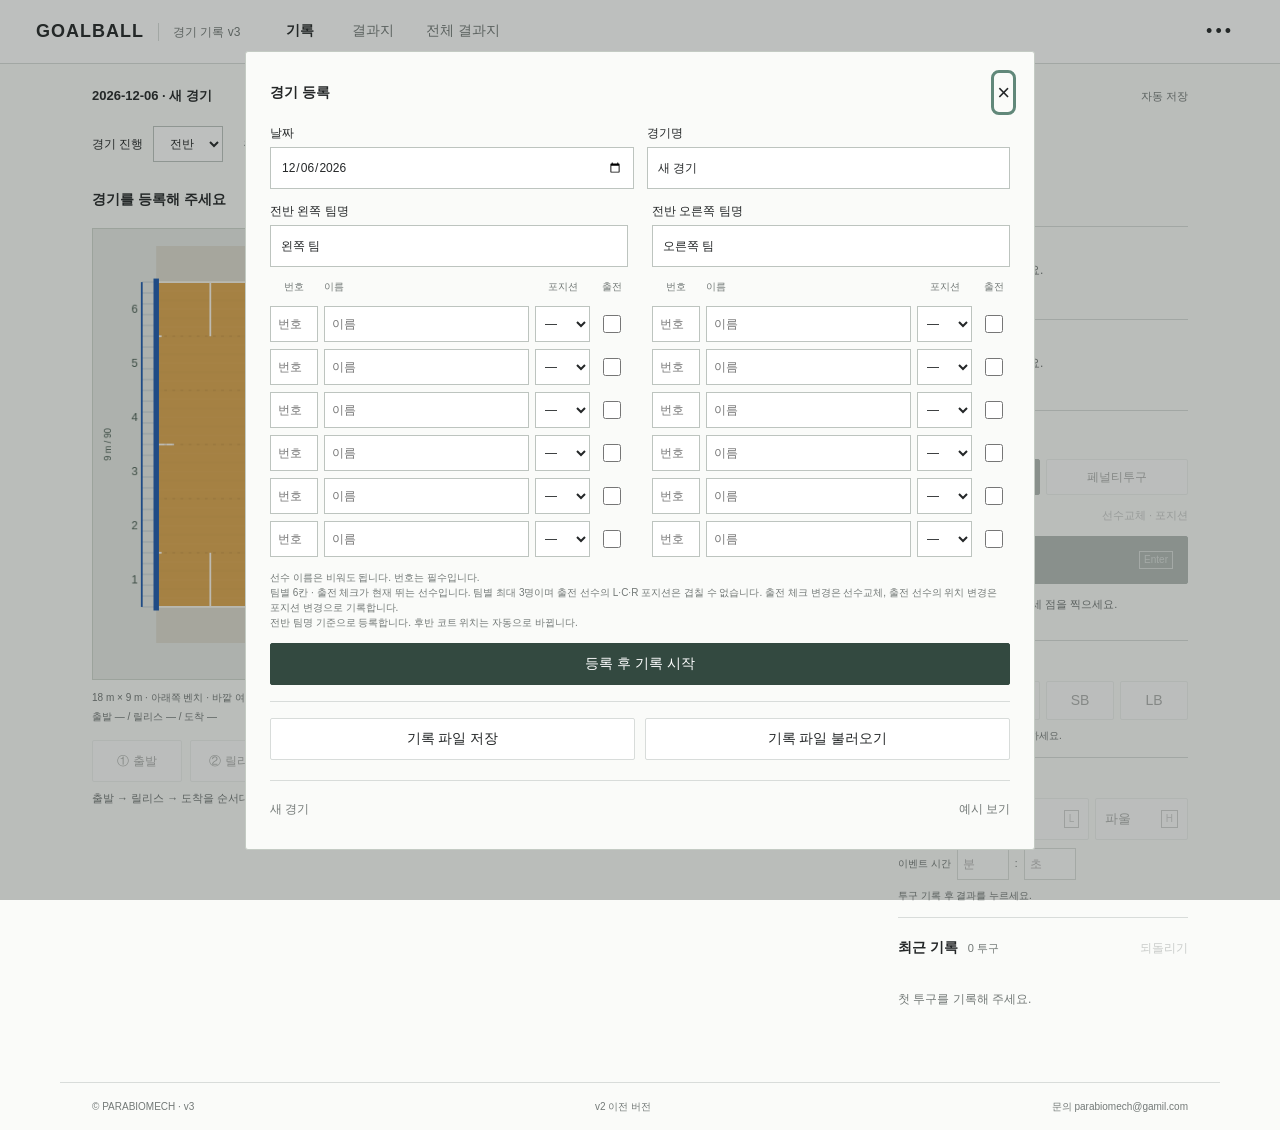
==== index.html @ c7f5ee04 "Release v3 live recording and integrated match analysis" ====
<!doctype html>
<html lang="ko"><head><meta charset="utf-8"><meta name="viewport" content="width=device-width,initial-scale=1"><title>골볼 경기 기록 v3</title><link rel="stylesheet" href="styles.css?v=3-release-1"><script defer src="app.js?v=3-release-1"></script></head>
<body>
<header><a href="./" class="wordmark">GOALBALL<span>경기 기록 v3</span></a><nav aria-label="화면"><button id="recordTab" aria-pressed="true" class="selected">기록</button><button id="reportTab" aria-pressed="false">결과지</button><button id="allReportTab" aria-pressed="false">전체 결과지</button></nav><button id="menuButton" class="menu-button" aria-label="경기 및 파일 메뉴">•••</button></header>
<main>
  <div class="match-line"><span id="matchTitle">우리팀 — 상대팀</span><span id="storageStatus" role="status">자동 저장</span></div>
  <div id="recordPeriod" class="period-bar"><label>경기 진행 <select id="halfSelect"><option value="first">전반</option><option value="second">후반</option></select></label><span id="sideLabel"></span></div>
  <section id="recordView" class="record-view">
    <div class="court-section"><div class="court-heading"><h1 id="clickHint">경기를 등록해 주세요</h1><button id="clearPoints" class="text-button" disabled>다시 찍기</button></div><div class="court-stage"><canvas id="court" width="860" height="500" tabindex="0" role="img" aria-label="가로 180 세로 90 골볼 코트. 아래는 벤치, 왼쪽 아래부터 1~6, 오른쪽 위부터 1~6입니다. 모든 단계에서 바깥 좌표를 클릭할 수 있습니다. 출발, 릴리스, 도착을 차례로 클릭합니다."></canvas></div><div class="court-foot"><span>18 m × 9 m · 아래쪽 벤치 · 바깥 여백 1 m · 아웃 0 / 8구역</span><span id="coordinateLabel">출발 — / 릴리스 — / 도착 —</span></div><div id="pointEditor" class="point-editor"><div class="point-buttons"><button data-point="start">① 출발</button><button data-point="release">② 릴리스</button><button data-point="target">③ 도착</button></div><p id="pointEditHint">새 투구는 세 점을 순서대로 찍으세요. 수정할 점을 선택하면 그 점만 바뀝니다.</p></div><div id="outChoices" class="out-choices" hidden><button data-out="right">오른쪽 아웃</button><button data-out="left">왼쪽 아웃</button></div></div>
    <aside class="record-controls"><section class="player-section"><h2>출전 선수</h2><div id="players"></div></section><section class="event-section"><h2>기록 이벤트</h2><div class="throw-types"><button data-throw="normal" aria-pressed="true" class="selected">일반투구</button><button data-throw="penalty" aria-pressed="false">페널티투구</button><button id="substitutionButton">선수교체 · 포지션</button></div><button id="saveThrow" class="dark-button save-throw" disabled>투구 기록 <kbd>Enter</kbd></button><p id="draftStatus">선수를 고르고 코트에 세 점을 찍으세요.</p></section><section class="technique-section"><h2>투구 기술유형</h2><div class="technique-buttons"><button data-technique="F" aria-pressed="false" disabled>F</button><button data-technique="C" aria-pressed="false" disabled>C</button><button data-technique="SB" aria-pressed="false" disabled>SB</button><button data-technique="LB" aria-pressed="false" disabled>LB</button></div><p id="techniqueStatus">투구 기록 후 기술유형을 선택하세요.</p></section><section class="result-section"><h2>투구 후 이벤트</h2><div class="result-buttons"><button data-result="goal" disabled>골 <kbd>G</kbd></button><button data-result="foulL" disabled>파울 <kbd>L</kbd></button><button data-result="foulH" disabled>파울 <kbd>H</kbd></button></div><div class="manual-time"><span>이벤트 시간</span><input id="resultTimeMinute" type="number" min="0" max="999" inputmode="numeric" placeholder="분" aria-label="투구 후 결과 이벤트 시간 분" disabled><span>:</span><input id="resultTimeSecond" type="number" min="0" max="59" inputmode="numeric" placeholder="초" aria-label="투구 후 결과 이벤트 시간 초" disabled></div><p id="resultStatus">투구 기록 후 결과를 누르세요.</p></section><section class="recent-section"><div class="section-heading"><h2>최근 기록 <span id="totalRecords">0</span></h2><button id="undoButton" class="text-button" disabled>되돌리기</button></div><div id="recentRecords" tabindex="0" role="region" aria-label="전체 경기 기록, 최신순"></div><button id="cancelEdit" class="text-button" hidden>수정 취소</button></section></aside>
  </section>
  <section id="reportView" hidden>
    <div id="libraryPanel" class="library-panel" hidden><div class="library-heading"><h1>여러 경기 분석</h1><div><button id="loadGames">파일 선택</button><button id="loadFolder">폴더 선택</button><button id="addCurrent">현재 경기 추가</button></div></div><p>JSON 기록 파일을 불러오세요. 같은 경기의 저장본은 최근 저장본으로 합칩니다. 기록 중인 경기는 바뀌지 않습니다.</p><div id="libraryStatus" role="status"></div><div class="library-selectors"><div id="gameChoices" class="game-choices"></div><div id="libraryTeamChoice"></div></div><div id="librarySummary"></div><input id="gamesFile" type="file" accept=".json,application/json" multiple hidden><input id="gamesFolder" type="file" webkitdirectory multiple hidden></div>
    <div id="reportFilters" class="report-filters" aria-label="결과지 요인 복수 선택"></div>
    <div id="matchOverview" class="match-overview"></div>
    <div id="usageSummary" class="usage-summary"></div><div id="aggregateFigure" class="aggregate-figure" hidden></div><div id="teamFigures" class="team-figures"></div><div id="reportFigures" class="report-figures"></div><div id="reportEmpty" class="empty-report" hidden>해당 조건의 투구가 없습니다.</div><div class="heat-legend"><span>빈도 낮음</span><span class="heat-scale"></span><span>높음</span></div><p class="figure-note">선택한 경기 구간의 투구를 각 팀이 왼쪽에서 오른쪽으로 공격하도록 정리합니다. 각 골대 오른쪽을 1구역으로 맞춥니다. v3 아웃은 실제 클릭 좌표입니다. 이전 방향 아웃은 좌표 미기록으로 구분합니다.<br>출발 · 릴리스 · 도착과 아웃 좌표의 가우시안 빈도와 연결선 · 공통 색상 기준 · 회색 점선: 출발→릴리스 / 검은 실선: 릴리스→도착.<br>구역 빈도는 도착 기준이며 횟수와 비율(%)을 표시합니다. 현재 결과지의 팀 전체 합은 선수 필터만 제외합니다. 전체 결과지의 통합 합계와 선수별 그래프는 모든 선택 조건을 적용합니다.</p><details class="substitution-history"><summary>선수교체 · 포지션 변경 기록 <span id="substitutionCount">0</span></summary><div id="substitutionList"></div></details>
  </section>
</main>
<footer>© PARABIOMECH · v3 <a href="v2/">v2 이전 버전</a> <a href="mailto:parabiomech@gamil.com">문의 parabiomech@gamil.com</a></footer>
<dialog id="menuDialog"><div class="dialog-heading"><h2 id="registrationTitle">경기 등록</h2><button id="closeMenu" aria-label="닫기">×</button></div><form id="settingsForm"><div class="settings-columns"><label>날짜<input id="matchDate" type="date" required></label><label>경기명<input id="matchName" maxlength="80" required></label></div><div class="roster-columns"><section><label><span id="teamALabel">전반 왼쪽 팀명</span><input id="teamA" maxlength="40" required></label><div class="roster-head"><span>번호</span><span>이름</span><span>포지션</span><span>출전</span></div><div id="rosterA" class="roster-fields"></div></section><section><label><span id="teamBLabel">전반 오른쪽 팀명</span><input id="teamB" maxlength="40" required></label><div class="roster-head"><span>번호</span><span>이름</span><span>포지션</span><span>출전</span></div><div id="rosterB" class="roster-fields"></div></section></div><div id="changeTimeFields" class="change-time" hidden><span>변경 이벤트 시간 (선택)</span><div class="manual-time"><input id="changeTimeMinute" type="number" min="0" max="999" inputmode="numeric" placeholder="분" aria-label="변경 이벤트 시간 분"><span>분</span><input id="changeTimeSecond" type="number" min="0" max="59" inputmode="numeric" placeholder="초" aria-label="변경 이벤트 시간 초"><span>초</span></div></div><small>선수 이름은 비워도 됩니다. 번호는 필수입니다.<br>팀별 6칸 · 출전 체크가 현재 뛰는 선수입니다. 팀별 최대 3명이며 출전 선수의 L·C·R 포지션은 겹칠 수 없습니다. 출전 체크 변경은 선수교체, 출전 선수의 위치 변경은 포지션 변경으로 기록합니다.<br>전반 팀명 기준으로 등록합니다. 후반 코트 위치는 자동으로 바뀝니다.</small><button type="submit" id="registerButton" class="dark-button">등록 후 기록 시작</button></form><div class="file-actions"><button id="exportButton">기록 파일 저장</button><button id="importButton">기록 파일 불러오기</button></div><p id="downloadName" class="download-name" role="status"></p><div class="menu-bottom"><button id="newButton" class="text-button">새 경기</button><button id="demoButton" class="text-button">예시 보기</button></div></dialog>
<dialog id="replaceDialog"><h2>현재 기록을 교체할까요?</h2><p>필요한 기록은 먼저 파일로 저장해 주세요.</p><div class="dialog-actions"><button id="replaceCancel">취소</button><button id="replaceYes" class="dark-button">교체</button></div></dialog>
<input id="importFile" type="file" accept=".json,application/json" hidden><div id="notice" role="status" aria-live="polite" hidden></div>
</body></html>
---- styles.css ----
:root{--ink:#242728;--muted:#737977;--line:#d8dcda;--paper:#fafbf9;--green:#334940}*{box-sizing:border-box}body{margin:0;color:var(--ink);background:var(--paper);font:14px/1.5 "Malgun Gothic","Segoe UI",sans-serif}button,input,select{font:inherit;color:inherit}button{cursor:pointer;border:1px solid var(--line);background:white;border-radius:2px;min-height:42px;padding:8px 14px}button:hover{background:#f0f2ef}button:disabled{opacity:.35;cursor:default}button:focus-visible,input:focus-visible,select:focus-visible,canvas:focus-visible{outline:3px solid #61887a;outline-offset:3px}input,select{border:1px solid #bdc4bf;background:white;border-radius:0;padding:8px 10px;min-height:42px}h1,h2,p{margin:0}h1,h2{font-size:14px;font-weight:600}header{height:64px;border-bottom:1px solid var(--line);display:flex;align-items:center;gap:36px;padding:0 36px;background:white}.wordmark{font-size:18px;font-weight:750;letter-spacing:1px;text-decoration:none;color:var(--ink);display:flex;align-items:center;gap:14px}.wordmark span{font-size:12px;letter-spacing:0;font-weight:400;color:var(--muted);padding-left:14px;border-left:1px solid var(--line)}nav{display:flex;align-self:stretch;gap:24px}nav button{background:none;border:0;border-bottom:2px solid transparent;border-radius:0;padding:0 4px;min-width:48px;color:var(--muted)}nav .selected{color:var(--ink);border-bottom-color:var(--ink);font-weight:700}.menu-button{margin-left:auto;border:0;letter-spacing:3px;font-size:18px;padding:4px 10px}main{max-width:1160px;margin:auto;padding:22px 32px}.match-line{display:flex;justify-content:space-between;align-items:center;gap:15px;margin-bottom:20px;font-size:13px}#matchTitle{font-weight:600}#storageStatus{font-size:11px;color:var(--muted)}.record-view{display:grid;grid-template-columns:minmax(0,1fr) 290px;gap:48px}.court-heading{display:flex;align-items:center;justify-content:space-between;gap:10px;min-height:40px;margin-bottom:8px}.text-button{border:0;background:none;padding:4px 0;font-size:12px;color:var(--muted);min-height:32px}.text-button:hover{background:none;color:var(--ink);text-decoration:underline}.court-stage{height:clamp(420px,calc(100dvh - 220px),660px);background:#e8ebe6;display:flex;align-items:center;justify-content:center;border:1px solid #d0d6ce;overflow:hidden}#court{height:100%;max-width:100%;width:auto;display:block;cursor:crosshair;touch-action:manipulation}.court-foot{display:flex;justify-content:space-between;gap:12px;padding-top:10px;font-size:10px;color:var(--muted)}.record-controls{padding-top:6px}section h2{margin-bottom:12px}.team-row{margin-bottom:12px}.team-row-label{display:flex;align-items:center;gap:8px;color:var(--muted);font-size:11px;margin:0 0 6px}.team-row-label:after{content:"";height:1px;background:var(--line);flex:1}.player-row{display:grid;grid-template-columns:repeat(3,1fr);gap:7px}.player-button{font-size:24px;height:60px;line-height:1;padding:8px}.player-button.selected{color:white;background:var(--green);border-color:var(--green)}.event-section{margin-top:27px;padding-top:20px;border-top:1px solid var(--line)}.event-buttons{display:grid;grid-template-columns:1fr 1fr;gap:8px}.event-buttons button{font-size:21px;height:62px;text-align:left;display:flex;align-items:center;justify-content:space-between;padding:10px 17px}.event-buttons .save-normal{grid-column:1/-1;background:var(--green);border-color:var(--green);color:white;font-size:20px}.event-buttons button:not(.save-normal){background:#fff}kbd{font-size:10px;font-family:inherit;opacity:.55;border:1px solid currentColor;padding:2px 4px;line-height:1.2}.event-section p{font-size:11px;color:var(--muted);margin-top:12px;min-height:30px}.recent-section{margin-top:23px;border-top:1px solid var(--line);padding-top:14px}.section-heading{display:flex;align-items:center;justify-content:space-between;margin-bottom:6px}.section-heading h2{margin:0}.section-heading h2 span{color:var(--muted);font-size:11px;font-weight:400;margin-left:6px}.recent-record{width:100%;display:flex;justify-content:space-between;align-items:center;text-align:left;padding:10px 0;background:none;border:0;border-bottom:1px solid #e7eae5;border-radius:0;gap:10px;font-size:12px;min-height:41px}.recent-record small{font-size:10px;color:var(--muted)}.recent-empty{padding:20px 0;color:var(--muted);font-size:12px}.report-filters{display:grid;grid-template-columns:repeat(4,1fr);gap:12px;padding-bottom:22px;border-bottom:1px solid var(--line);margin-bottom:24px}.report-filters label{display:flex;align-items:center;gap:10px;font-size:12px;white-space:nowrap}.report-filters select{width:100%;min-width:0;height:42px;background:white}.report-figures{display:grid;grid-template-columns:repeat(3,minmax(0,1fr));gap:24px 22px}.report-figure{margin:0}.report-figure figcaption{border:1px solid #454a47;text-align:center;padding:4px;font-size:11px;background:white;margin-bottom:8px}.report-figure canvas{width:100%;height:auto;display:block}.figure-summary{font-size:10px;text-align:center;margin-top:6px;color:#4e5651}.heat-legend{display:flex;align-items:center;justify-content:center;gap:9px;font-size:10px;margin:25px 0 10px;color:#5f6761}.heat-scale{width:160px;height:12px;background:linear-gradient(90deg,#3287b1,#78c4b9,#d9ec94,#ffe276,#e95c44)}.figure-note{font-size:10px;text-align:center;color:var(--muted);line-height:1.8}.empty-report{padding:100px 20px;text-align:center;color:var(--muted)}dialog{border:1px solid #c4cbc4;border-radius:3px;padding:24px;width:min(480px,calc(100% - 30px));color:var(--ink);background:var(--paper)}dialog::backdrop{background:#252b284d}.dialog-heading{display:flex;align-items:center;justify-content:space-between;margin-bottom:15px}.dialog-heading button{border:0;background:none;font-size:22px;padding:0;min-height:30px}.file-actions{display:grid;grid-template-columns:1fr 1fr;gap:10px;padding-bottom:20px;border-bottom:1px solid var(--line);margin-bottom:20px}form label{display:flex;flex-direction:column;font-size:12px;gap:5px}#settingsForm{display:grid;gap:13px}.settings-columns{display:grid;grid-template-columns:1fr 1fr;gap:13px}.settings-columns input{width:100%}form small{font-size:10px;color:var(--muted)}.dark-button{background:var(--green);color:white;border-color:var(--green)}.dark-button:hover{background:#243b30}.menu-bottom{display:flex;justify-content:space-between;border-top:1px solid var(--line);margin-top:20px;padding-top:12px}.dialog-actions{display:flex;justify-content:flex-end;gap:10px;margin-top:20px}#replaceDialog p{font-size:12px;margin-top:12px;color:var(--muted)}#notice{position:fixed;bottom:20px;left:50%;transform:translateX(-50%);background:#293d32;color:white;padding:11px 18px;font-size:12px;max-width:90%;z-index:5}[hidden]{display:none!important}@media(min-width:1600px){main{max-width:1250px}.record-view{gap:80px}}@media(max-width:850px){header{padding:0 20px;gap:20px}main{padding:18px 20px}.record-view{grid-template-columns:minmax(0,1fr) 245px;gap:22px}.court-heading h1{font-size:12px}.court-foot{flex-direction:column;gap:2px}.report-figures{grid-template-columns:repeat(2,minmax(0,1fr))}.report-filters{gap:8px}.report-filters label{display:block}.report-filters select{margin-top:5px;font-size:12px}.player-button{font-size:21px}.event-buttons button{padding:10px 12px}}@media(max-width:560px){header{height:58px;padding:0 14px;gap:20px}.wordmark{font-size:14px}.wordmark span{display:none}nav{gap:15px}main{padding:16px 14px}.match-line{margin-bottom:15px;font-size:11px}.record-view{display:flex;flex-direction:column;gap:22px}.court-stage{height:460px}.record-controls{display:grid;grid-template-columns:1fr 1fr;gap:14px}.player-section h2,.event-section h2{font-size:12px}.event-section{margin:0;padding:0;border:0}.player-button{height:49px;font-size:19px}.event-buttons button{height:49px;font-size:17px;padding:8px}.event-buttons .save-normal{font-size:15px}.event-buttons kbd{display:none}.event-section p{font-size:10px}.recent-section{grid-column:1/-1;margin:0}.report-filters{grid-template-columns:repeat(2,1fr);gap:12px}.report-figures{gap:18px 12px}.report-figure figcaption{font-size:10px}.figure-summary{font-size:9px}.figure-note{font-size:9px}.court-foot{flex-direction:row;flex-wrap:wrap}.settings-columns{grid-template-columns:1fr}}
.report-figure canvas{height:clamp(220px,30vh,300px);width:auto;max-width:100%;margin:0 auto}@media(max-width:560px){.report-figure canvas{height:260px;max-width:100%}}
.record-view{max-width:850px;margin:0 auto;gap:38px}.report-filters,.report-figures{max-width:780px;margin-left:auto;margin-right:auto}.report-figure figcaption{margin-bottom:3px}.report-figure canvas{height:clamp(240px,32vh,320px)}@media(max-width:560px){.record-view{gap:22px}.report-figure canvas{height:260px}}
.report-filters{grid-template-columns:repeat(4,minmax(0,1fr))}.report-filters label{min-width:0}@media(max-width:560px){.report-filters{grid-template-columns:repeat(2,minmax(0,1fr))}}
.report-filters label{display:flex;flex-direction:column;align-items:stretch;white-space:normal;gap:5px}.report-filters select{margin-top:0}
.record-view{max-width:1160px;grid-template-columns:minmax(0,1fr) 290px;gap:28px}.court-stage{height:auto;min-height:0;aspect-ratio:860/500}#court{width:100%;height:auto;max-width:100%}.court-foot{flex-direction:column;gap:4px}.player-button{height:54px;line-height:1.15;font-size:22px}.player-button small{display:block;font-size:10px;margin-top:3px;overflow:hidden;text-overflow:ellipsis;white-space:nowrap}.event-section{margin-top:18px;padding-top:15px}.recent-section{margin-top:14px}.team-figures{display:grid;grid-template-columns:repeat(2,minmax(0,1fr));gap:22px;max-width:1100px;margin:0 auto 28px;padding-bottom:25px;border-bottom:1px solid var(--line)}.report-filters,.report-figures{max-width:1100px}.report-figure canvas{width:100%;height:auto;max-width:100%}.zone-frequency{text-align:center;font-size:10px;line-height:1.8;color:#4e5651;margin-top:7px;font-variant-numeric:tabular-nums}.zone-frequency>span{color:var(--muted);font-size:9px}#menuDialog{width:min(720px,calc(100% - 28px));max-height:92dvh;overflow:auto}.roster-columns{display:grid;grid-template-columns:1fr 1fr;gap:24px}.roster-fields{margin-top:12px;display:grid;gap:7px}.roster-slot{display:grid;grid-template-columns:16px 65px minmax(0,1fr);gap:7px;align-items:center}.roster-slot>span{color:var(--muted);font-size:10px}.roster-slot input{width:100%;min-width:0;padding:7px;min-height:36px;font-size:12px}.roster-columns input{width:100%;min-width:0}.file-actions{padding-bottom:0;border-bottom:0;padding-top:16px;margin-top:16px;margin-bottom:0;border-top:1px solid var(--line)}.match-line>span:first-child{overflow-wrap:anywhere}@media(max-width:850px){.record-view{grid-template-columns:minmax(0,1fr) 245px;gap:20px}.report-figures{grid-template-columns:repeat(2,minmax(0,1fr))}}@media(max-width:560px){.record-view{display:flex;gap:20px}.court-stage{height:auto;aspect-ratio:860/500}.court-foot{font-size:9px}.court-heading h1{font-size:11px}.team-figures,.report-figures{grid-template-columns:minmax(0,1fr)}.roster-columns{gap:14px;grid-template-columns:minmax(0,1fr)}.roster-slot{grid-template-columns:16px 65px minmax(0,1fr)}.settings-columns{grid-template-columns:minmax(0,1fr)}.record-controls{grid-template-columns:1fr 1fr}.event-section{margin:0;padding:0}.player-button{height:51px}.zone-frequency{font-size:10px}}


.period-bar{display:flex;align-items:center;gap:20px;margin:0 0 18px;font-size:12px}.period-bar label{display:flex;align-items:center;gap:10px;white-space:nowrap}.period-bar select{min-height:36px;padding:5px 12px}.period-bar>span{color:var(--muted)}.throw-types{display:grid;grid-template-columns:1fr 1fr;gap:6px}.throw-types button{font-size:12px;padding:8px 5px;min-height:36px}.throw-types #substitutionButton{grid-column:1/-1;border:0;background:none;text-align:right;color:var(--muted);font-size:11px;min-height:30px;padding:4px 0}.throw-types button.selected,.result-buttons button.selected{background:var(--green);color:white;border-color:var(--green)}.save-throw{width:100%;display:flex;align-items:center;justify-content:space-between;font-size:18px;margin-top:5px;min-height:48px}.result-section{border-top:1px solid var(--line);margin-top:14px;padding-top:14px}.result-section h2{font-size:12px;margin-bottom:8px}.result-buttons{display:grid;grid-template-columns:repeat(3,minmax(0,1fr));gap:6px}.result-buttons button{display:flex;align-items:center;justify-content:space-between;font-size:13px;padding:9px}.result-section p{font-size:10px;color:var(--muted);margin-top:8px}.recent-record>span:first-child small{display:block}.recent-substitution{font-size:11px;line-height:1.8;padding:10px 0;border-bottom:1px solid var(--line)}footer{max-width:1160px;margin:32px auto 0;padding:16px 32px;border-top:1px solid var(--line);color:var(--muted);font-size:10px;display:flex;justify-content:space-between;gap:12px}footer a{color:inherit;text-decoration:none}.substitution-history{font-size:11px;margin:24px auto;max-width:1100px;border-top:1px solid var(--line);padding-top:12px}.substitution-history summary{cursor:pointer}.substitution-history p{padding:10px 0;border-bottom:1px solid var(--line)}.roster-head,.roster-slot{display:grid;grid-template-columns:48px minmax(0,1fr) 55px 32px;gap:6px;align-items:center}.roster-head{font-size:10px;color:var(--muted);margin-top:12px;text-align:center}.roster-head span:nth-child(2){text-align:left}.roster-slot select{min-width:0;width:100%;font-size:12px;padding:5px;min-height:36px}.roster-slot input[type=checkbox]{width:18px;height:18px;min-height:18px;padding:0;margin:auto;accent-color:var(--green)}#menuDialog{width:min(790px,calc(100% - 28px))}@media(max-width:560px){.period-bar{gap:12px;flex-wrap:wrap}.record-controls{grid-template-columns:minmax(0,1fr) minmax(0,1fr)}.result-section{grid-column:1/-1;margin:0}.result-buttons button{font-size:15px}.result-buttons kbd{display:block}.roster-head,.roster-slot{grid-template-columns:45px minmax(0,1fr) 55px 32px;gap:5px}footer{padding:14px;flex-wrap:wrap}.recent-section{margin-top:0}.throw-types button{font-size:11px}.save-throw{font-size:15px}.save-throw kbd{display:none}}
.report-filters{grid-template-columns:repeat(6,minmax(0,1fr))}@media(max-width:850px){.report-filters{grid-template-columns:repeat(3,minmax(0,1fr))}}@media(max-width:560px){.report-filters{grid-template-columns:repeat(2,minmax(0,1fr))}}
.technique-section{border-top:1px solid var(--line);margin-top:14px;padding-top:14px}.technique-section h2{font-size:12px;margin-bottom:8px}.technique-buttons{display:grid;grid-template-columns:repeat(4,minmax(0,1fr));gap:6px}.technique-buttons button{padding:8px 5px;font-size:14px;min-height:38px}.technique-buttons button.selected{background:var(--green);border-color:var(--green);color:white}.technique-section p{font-size:10px;color:var(--muted);margin-top:8px}@media(max-width:560px){.technique-section{grid-column:1/-1;margin:0}.technique-buttons button{font-size:16px}}
.manual-time{display:flex;align-items:center;gap:6px;font-size:10px;color:var(--muted);margin-top:8px;flex-wrap:wrap}.manual-time input{width:52px;min-height:32px;padding:5px;font-size:12px;font-variant-numeric:tabular-nums}.manual-time input:disabled{opacity:.5}.change-time{padding:10px 0;border-top:1px solid var(--line);font-size:12px}.change-time .manual-time{margin-top:5px}footer a:hover{text-decoration:underline}.zone-frequency{overflow-wrap:anywhere}.recent-record small{white-space:normal}
.out-choices{display:flex;gap:8px;margin-top:10px}.out-choices button{background:#edeee8;font-size:12px;min-height:36px;flex:1}@media(max-width:560px){.out-choices button{min-height:42px}}

#recentRecords{max-height:280px;overflow-y:auto;overscroll-behavior:contain;scrollbar-gutter:stable}.recent-record.selected{background:#e8eee8}.player-row{grid-auto-flow:row}

/* v3 keeps the field large and analysis controls compact. */
.point-editor{margin-top:16px}.point-buttons{display:flex;gap:8px}.point-buttons button{min-width:90px;font-size:12px}.point-buttons .selected{background:var(--green);color:white}.point-editor p{font-size:11px;color:var(--muted);margin-top:8px}.library-panel{border-bottom:1px solid var(--line);padding:0 0 20px;margin:0 0 20px}.library-heading{display:flex;justify-content:space-between;align-items:center;gap:16px}.library-heading>div{display:flex;gap:8px;flex-wrap:wrap}.library-panel>p{font-size:12px;color:var(--muted);margin:10px 0}.game-choices{max-height:200px;overflow:auto;margin-top:10px}.game-choices label{display:flex;align-items:center;gap:8px;margin:6px 0;font-size:12px}.game-choices input,.factor-options input{min-height:16px;width:16px;height:16px;accent-color:var(--green)}#libraryStatus{font-size:12px;color:#7b512e;overflow-wrap:anywhere}.report-filters{display:flex;flex-wrap:wrap;gap:8px;position:relative}.factor-select{position:relative;min-width:125px;flex:1}.factor-select summary{border:1px solid #bdc4bf;background:white;padding:11px;font-size:12px;cursor:pointer;list-style:none;white-space:nowrap}.factor-select summary:after{content:' ▾';color:var(--muted)}.factor-options{position:absolute;top:100%;left:0;min-width:220px;max-width:320px;max-height:300px;overflow:auto;background:white;border:1px solid #bdc4bf;padding:10px;z-index:20;box-shadow:0 4px 14px #273e2814}.factor-options label{display:flex;gap:8px;white-space:normal;align-items:center;margin:8px 0;line-height:1.5}.factor-options button{min-height:28px;font-size:11px;padding:4px 9px}.match-overview{display:grid;gap:20px;margin-bottom:26px}.score-card{border:1px solid var(--line);background:white;padding:16px 20px}.score-heading{display:flex;align-items:center;justify-content:space-between;flex-wrap:wrap;gap:8px 20px}.score-heading>span{font-size:12px;color:var(--muted)}.score-heading strong{font-size:14px;font-weight:500;display:flex;align-items:center;gap:20px}.score-heading b{font-size:25px;letter-spacing:2px;font-variant-numeric:tabular-nums}.score-heading small{font-size:10px;color:var(--muted);flex-basis:100%;text-align:right}.timeline{margin-top:12px}.timeline svg{width:100%;display:block;max-height:270px}.timeline svg text{font:10px 'Malgun Gothic',sans-serif}.timeline-note{font-size:10px;color:var(--muted);margin-top:5px}.timeline-events{font-size:11px;margin-top:12px}.timeline-events summary{cursor:pointer}.event-list{max-height:180px;overflow:auto;margin-top:8px}.event-list p{padding:5px 0;border-bottom:1px solid #eef1ec}.team-figures{grid-template-columns:repeat(2,minmax(0,1fr))}@media(max-width:560px){header{gap:12px}nav{gap:9px}nav button{font-size:12px;min-width:40px}.wordmark{font-size:14px}.wordmark span{display:none}.library-heading{align-items:flex-start;flex-direction:column}.score-card{padding:12px}.score-heading strong{gap:12px}.team-figures{grid-template-columns:1fr}.factor-select{min-width:120px}.factor-options{min-width:180px;max-width:240px}.point-buttons button{min-width:0;flex:1}.score-heading small{text-align:left}}

.download-name{font-size:11px;color:var(--muted);margin-top:8px;overflow-wrap:anywhere}@media(max-width:560px){.factor-select:nth-of-type(even) .factor-options{left:auto;right:0}.timeline>div:first-child{overflow-x:auto}.timeline svg{min-width:620px}}
.match-overview{grid-template-columns:minmax(0,1fr)}.score-card,.timeline{min-width:0}.timeline>div:first-child{max-width:100%}.score-heading strong{flex-wrap:wrap}

.timeline-game-picker{display:flex;align-items:center;gap:10px;font-size:12px;color:var(--muted);min-width:0}.timeline-game-picker select{max-width:380px;min-width:0;min-height:36px;font-size:12px}.timeline>div:first-child{overflow-x:auto}.timeline svg{max-height:none;height:280px;width:auto}.timeline svg text{font-size:10px}@media(max-width:560px){.timeline-game-picker{width:100%;flex-wrap:wrap}.timeline-game-picker select{max-width:100%;flex:1}.timeline svg{height:280px}}

#recordPeriod[hidden]{display:none}.timeline svg{height:210px}.timeline-note{line-height:1.6}@media(max-width:560px){.timeline svg{height:210px}}

.timeline svg{width:100%;height:210px}

.library-selectors{display:grid;grid-template-columns:1fr 1fr;gap:12px;margin:16px 0}.library-selectors .game-choices{max-height:none;overflow:visible;margin:0}.library-selectors .factor-options{width:100%;max-width:none;min-width:220px}.analysis-metrics{display:grid;grid-template-columns:repeat(4,1fr);border-top:1px solid var(--line);border-bottom:1px solid var(--line);padding:16px 0;gap:16px}.analysis-metrics span{display:block;color:var(--muted);font-size:11px;margin-bottom:5px}.analysis-metrics strong{font-size:22px;font-weight:600}.analysis-roster{font-size:12px;margin-top:14px}.analysis-roster summary{cursor:pointer}.analysis-roster-list{max-height:220px;overflow:auto;margin-top:8px}.analysis-roster-list p{font-size:11px;padding:6px 0;border-bottom:1px solid #e9ede7}.analysis-note{font-size:10px;color:var(--muted);margin-top:12px}.team-figures.library-aggregate{grid-template-columns:minmax(0,1fr);max-width:640px;margin:0 auto 28px}.timeline svg text{font-size:10px}@media(max-width:560px){.library-selectors{grid-template-columns:1fr}.analysis-metrics{grid-template-columns:1fr 1fr}.analysis-metrics strong{font-size:20px}.library-selectors .factor-options{min-width:0}.game-select .factor-options{max-width:100%}}

/* Compact sequence report and integrated team analysis. */
.timeline{margin-top:10px}.timeline-note{margin-top:4px}.timeline-events{margin-top:6px}.score-card{padding:12px 16px}.score-heading small{font-size:10px}.aggregate-figure{max-width:640px;margin:0 auto 22px}.usage-summary{border-top:1px solid var(--line);border-bottom:1px solid var(--line);padding:10px 0;margin:0 0 22px}.usage-summary section+section{border-top:1px solid #e9ede7;margin-top:10px;padding-top:10px}.usage-summary p{font-size:11px;line-height:1.7}.usage-summary summary{font-size:11px;color:var(--muted);cursor:pointer;margin:5px 0}.usage-summary table{width:100%;border-collapse:collapse;font-size:11px;text-align:left;margin:8px 0}.usage-summary th,.usage-summary td{padding:7px 8px;border-bottom:1px solid #edf0ea;font-weight:400}.usage-summary th{color:var(--muted)}.usage-summary td:nth-child(2){white-space:nowrap}.usage-summary .analysis-note{font-size:10px}.aggregate-figure .report-figure{margin:0}@media(max-width:560px){.usage-summary td,.usage-summary th{padding:6px 3px;font-size:10px}.usage-summary td:last-child{line-height:1.8}}

.score-card{background:transparent}.timeline-disclosure{margin-top:10px}.timeline-disclosure>summary{cursor:pointer;font-size:11px;color:var(--muted);padding:5px 0}.timeline-disclosure>summary:focus-visible{outline:2px solid #61887a;outline-offset:3px}.timeline-disclosure .timeline{margin-top:5px}

.usage-table{max-width:100%;overflow-x:auto}.usage-table table{min-width:560px}.usage-summary td:last-child{line-height:1.8}
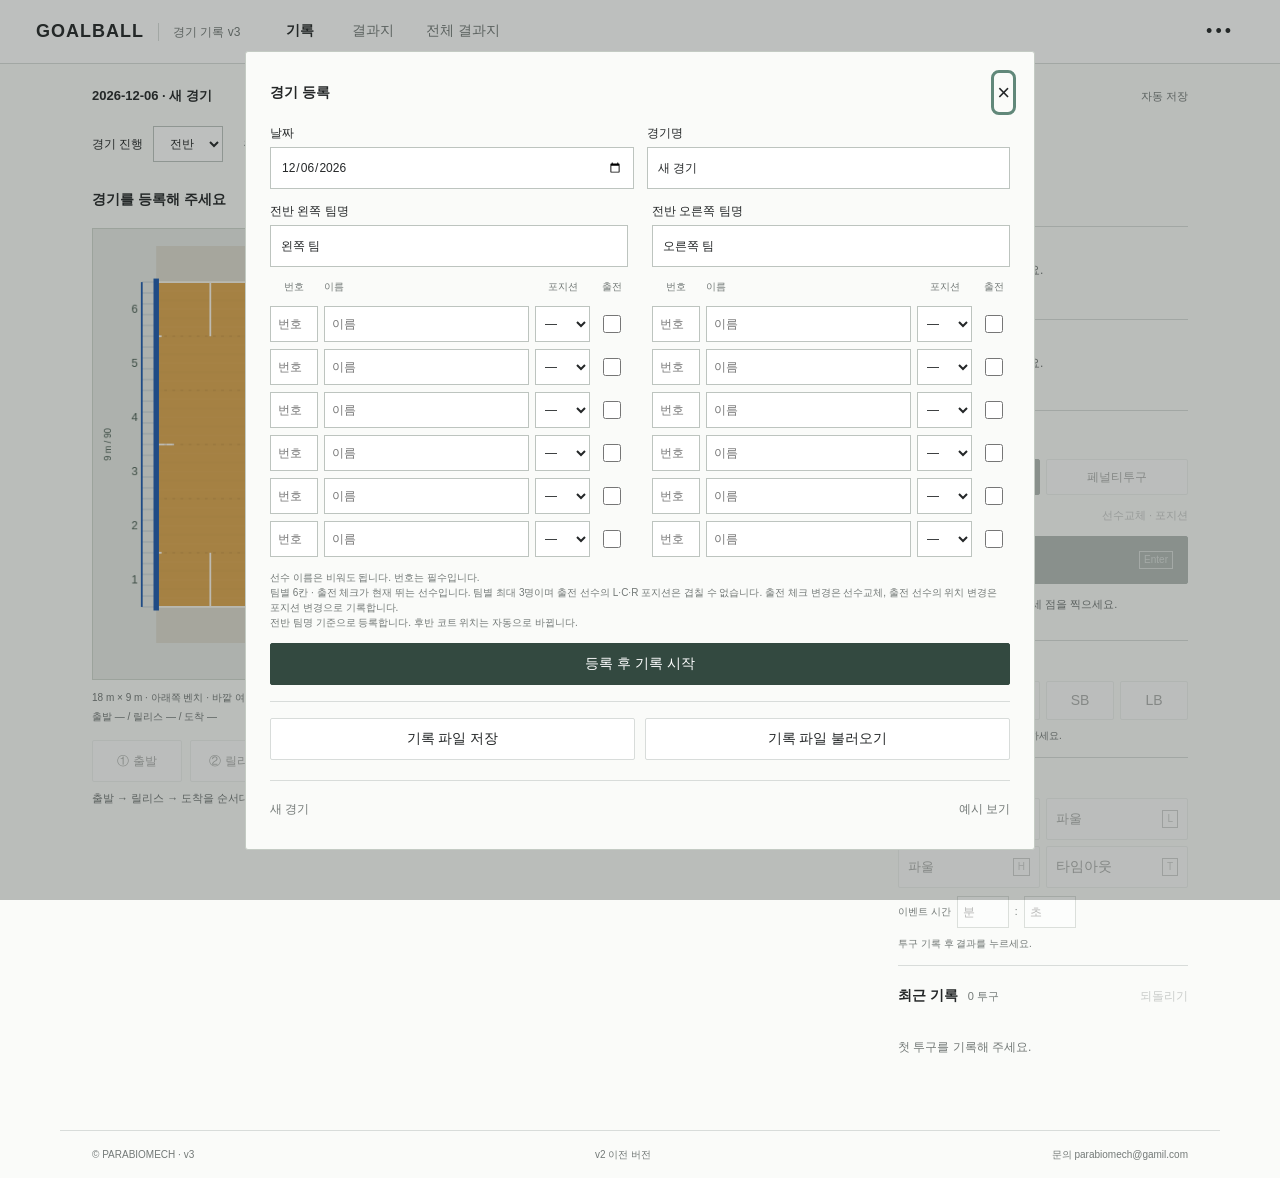
==== commit fe56ea1d: "Add independent post-throw timeout events and timeline markers" ====
--- a/index.html
+++ b/index.html
@@ -1,5 +1,5 @@
 <!doctype html>
-<html lang="ko"><head><meta charset="utf-8"><meta name="viewport" content="width=device-width,initial-scale=1"><title>골볼 경기 기록 v3</title><link rel="stylesheet" href="styles.css?v=3-release-1"><script defer src="app.js?v=3-release-1"></script></head>
+<html lang="ko"><head><meta charset="utf-8"><meta name="viewport" content="width=device-width,initial-scale=1"><title>골볼 경기 기록 v3</title><link rel="stylesheet" href="styles.css?v=3-release-2"><script defer src="app.js?v=3-release-2"></script></head>
 <body>
 <header><a href="./" class="wordmark">GOALBALL<span>경기 기록 v3</span></a><nav aria-label="화면"><button id="recordTab" aria-pressed="true" class="selected">기록</button><button id="reportTab" aria-pressed="false">결과지</button><button id="allReportTab" aria-pressed="false">전체 결과지</button></nav><button id="menuButton" class="menu-button" aria-label="경기 및 파일 메뉴">•••</button></header>
 <main>
@@ -7,7 +7,7 @@
   <div id="recordPeriod" class="period-bar"><label>경기 진행 <select id="halfSelect"><option value="first">전반</option><option value="second">후반</option></select></label><span id="sideLabel"></span></div>
   <section id="recordView" class="record-view">
     <div class="court-section"><div class="court-heading"><h1 id="clickHint">경기를 등록해 주세요</h1><button id="clearPoints" class="text-button" disabled>다시 찍기</button></div><div class="court-stage"><canvas id="court" width="860" height="500" tabindex="0" role="img" aria-label="가로 180 세로 90 골볼 코트. 아래는 벤치, 왼쪽 아래부터 1~6, 오른쪽 위부터 1~6입니다. 모든 단계에서 바깥 좌표를 클릭할 수 있습니다. 출발, 릴리스, 도착을 차례로 클릭합니다."></canvas></div><div class="court-foot"><span>18 m × 9 m · 아래쪽 벤치 · 바깥 여백 1 m · 아웃 0 / 8구역</span><span id="coordinateLabel">출발 — / 릴리스 — / 도착 —</span></div><div id="pointEditor" class="point-editor"><div class="point-buttons"><button data-point="start">① 출발</button><button data-point="release">② 릴리스</button><button data-point="target">③ 도착</button></div><p id="pointEditHint">새 투구는 세 점을 순서대로 찍으세요. 수정할 점을 선택하면 그 점만 바뀝니다.</p></div><div id="outChoices" class="out-choices" hidden><button data-out="right">오른쪽 아웃</button><button data-out="left">왼쪽 아웃</button></div></div>
-    <aside class="record-controls"><section class="player-section"><h2>출전 선수</h2><div id="players"></div></section><section class="event-section"><h2>기록 이벤트</h2><div class="throw-types"><button data-throw="normal" aria-pressed="true" class="selected">일반투구</button><button data-throw="penalty" aria-pressed="false">페널티투구</button><button id="substitutionButton">선수교체 · 포지션</button></div><button id="saveThrow" class="dark-button save-throw" disabled>투구 기록 <kbd>Enter</kbd></button><p id="draftStatus">선수를 고르고 코트에 세 점을 찍으세요.</p></section><section class="technique-section"><h2>투구 기술유형</h2><div class="technique-buttons"><button data-technique="F" aria-pressed="false" disabled>F</button><button data-technique="C" aria-pressed="false" disabled>C</button><button data-technique="SB" aria-pressed="false" disabled>SB</button><button data-technique="LB" aria-pressed="false" disabled>LB</button></div><p id="techniqueStatus">투구 기록 후 기술유형을 선택하세요.</p></section><section class="result-section"><h2>투구 후 이벤트</h2><div class="result-buttons"><button data-result="goal" disabled>골 <kbd>G</kbd></button><button data-result="foulL" disabled>파울 <kbd>L</kbd></button><button data-result="foulH" disabled>파울 <kbd>H</kbd></button></div><div class="manual-time"><span>이벤트 시간</span><input id="resultTimeMinute" type="number" min="0" max="999" inputmode="numeric" placeholder="분" aria-label="투구 후 결과 이벤트 시간 분" disabled><span>:</span><input id="resultTimeSecond" type="number" min="0" max="59" inputmode="numeric" placeholder="초" aria-label="투구 후 결과 이벤트 시간 초" disabled></div><p id="resultStatus">투구 기록 후 결과를 누르세요.</p></section><section class="recent-section"><div class="section-heading"><h2>최근 기록 <span id="totalRecords">0</span></h2><button id="undoButton" class="text-button" disabled>되돌리기</button></div><div id="recentRecords" tabindex="0" role="region" aria-label="전체 경기 기록, 최신순"></div><button id="cancelEdit" class="text-button" hidden>수정 취소</button></section></aside>
+    <aside class="record-controls"><section class="player-section"><h2>출전 선수</h2><div id="players"></div></section><section class="event-section"><h2>기록 이벤트</h2><div class="throw-types"><button data-throw="normal" aria-pressed="true" class="selected">일반투구</button><button data-throw="penalty" aria-pressed="false">페널티투구</button><button id="substitutionButton">선수교체 · 포지션</button></div><button id="saveThrow" class="dark-button save-throw" disabled>투구 기록 <kbd>Enter</kbd></button><p id="draftStatus">선수를 고르고 코트에 세 점을 찍으세요.</p></section><section class="technique-section"><h2>투구 기술유형</h2><div class="technique-buttons"><button data-technique="F" aria-pressed="false" disabled>F</button><button data-technique="C" aria-pressed="false" disabled>C</button><button data-technique="SB" aria-pressed="false" disabled>SB</button><button data-technique="LB" aria-pressed="false" disabled>LB</button></div><p id="techniqueStatus">투구 기록 후 기술유형을 선택하세요.</p></section><section class="result-section"><h2>투구 후 이벤트</h2><div class="result-buttons"><button data-result="goal" disabled>골 <kbd>G</kbd></button><button data-result="foulL" disabled>파울 <kbd>L</kbd></button><button data-result="foulH" disabled>파울 <kbd>H</kbd></button><button data-timeout aria-pressed="false" disabled>타임아웃 <kbd>T</kbd></button></div><div class="manual-time"><span>이벤트 시간</span><input id="resultTimeMinute" type="number" min="0" max="999" inputmode="numeric" placeholder="분" aria-label="투구 후 결과 이벤트 시간 분" disabled><span>:</span><input id="resultTimeSecond" type="number" min="0" max="59" inputmode="numeric" placeholder="초" aria-label="투구 후 결과 이벤트 시간 초" disabled></div><p id="resultStatus">투구 기록 후 결과를 누르세요.</p></section><section class="recent-section"><div class="section-heading"><h2>최근 기록 <span id="totalRecords">0</span></h2><button id="undoButton" class="text-button" disabled>되돌리기</button></div><div id="recentRecords" tabindex="0" role="region" aria-label="전체 경기 기록, 최신순"></div><button id="cancelEdit" class="text-button" hidden>수정 취소</button></section></aside>
   </section>
   <section id="reportView" hidden>
     <div id="libraryPanel" class="library-panel" hidden><div class="library-heading"><h1>여러 경기 분석</h1><div><button id="loadGames">파일 선택</button><button id="loadFolder">폴더 선택</button><button id="addCurrent">현재 경기 추가</button></div></div><p>JSON 기록 파일을 불러오세요. 같은 경기의 저장본은 최근 저장본으로 합칩니다. 기록 중인 경기는 바뀌지 않습니다.</p><div id="libraryStatus" role="status"></div><div class="library-selectors"><div id="gameChoices" class="game-choices"></div><div id="libraryTeamChoice"></div></div><div id="librarySummary"></div><input id="gamesFile" type="file" accept=".json,application/json" multiple hidden><input id="gamesFolder" type="file" webkitdirectory multiple hidden></div>
--- a/styles.css
+++ b/styles.css
@@ -34,3 +34,5 @@
 .score-card{background:transparent}.timeline-disclosure{margin-top:10px}.timeline-disclosure>summary{cursor:pointer;font-size:11px;color:var(--muted);padding:5px 0}.timeline-disclosure>summary:focus-visible{outline:2px solid #61887a;outline-offset:3px}.timeline-disclosure .timeline{margin-top:5px}
 
 .usage-table{max-width:100%;overflow-x:auto}.usage-table table{min-width:560px}.usage-summary td:last-child{line-height:1.8}
+
+.result-buttons{grid-template-columns:repeat(2,minmax(0,1fr))}.result-buttons [data-timeout]{font-size:14px}
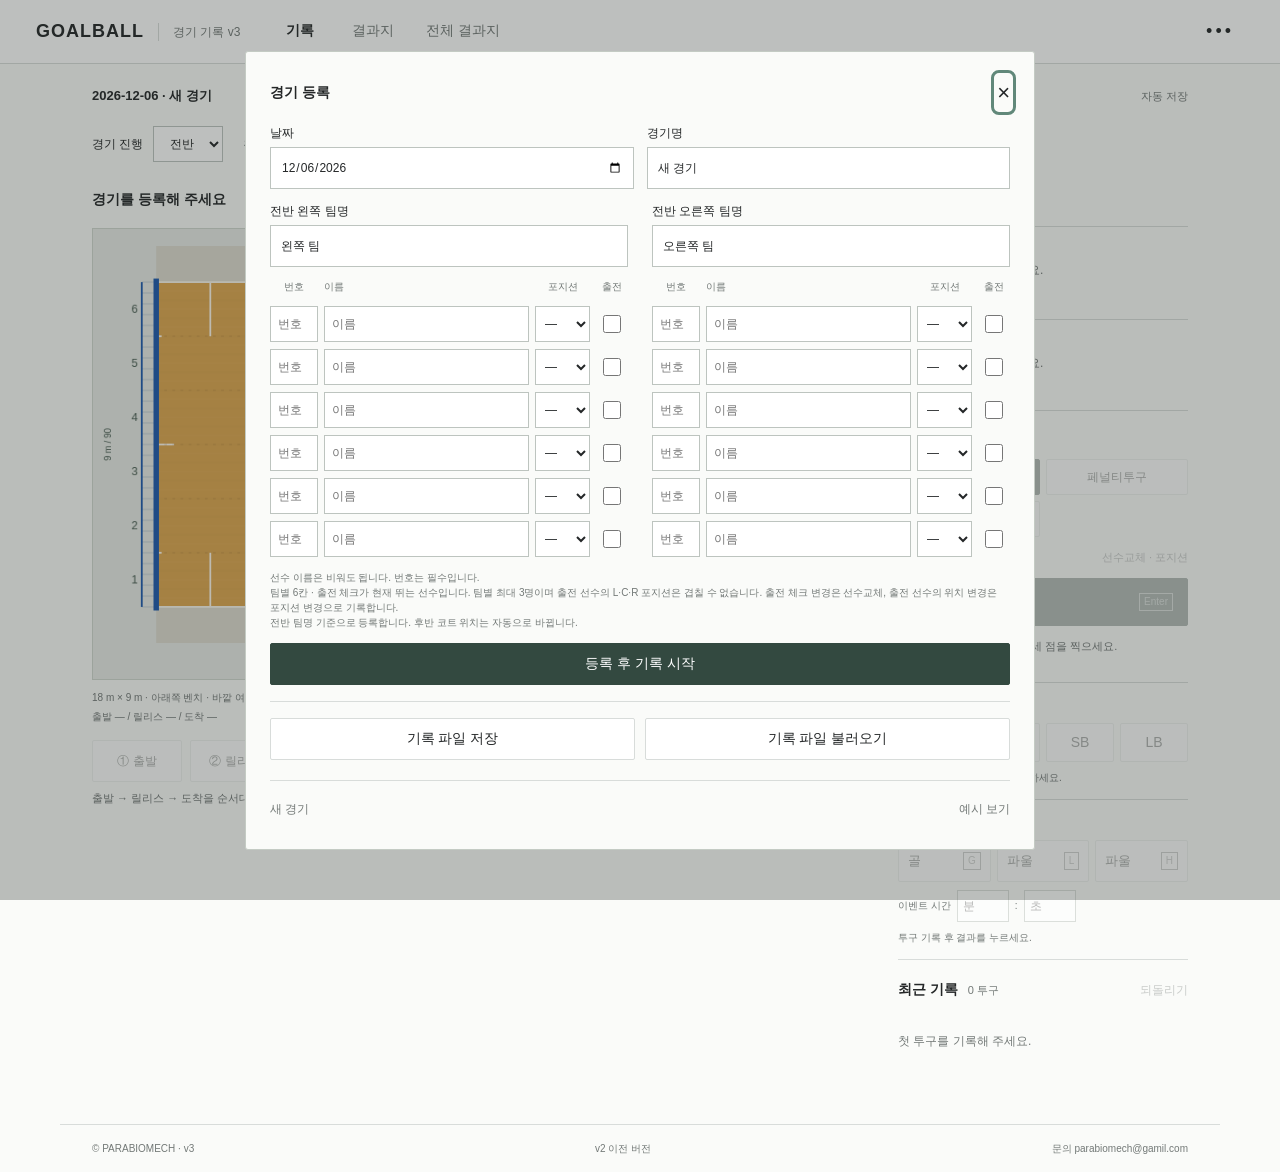
==== commit da3f884c: "Record team timeouts as independent match events" ====
--- a/index.html
+++ b/index.html
@@ -1,5 +1,5 @@
 <!doctype html>
-<html lang="ko"><head><meta charset="utf-8"><meta name="viewport" content="width=device-width,initial-scale=1"><title>골볼 경기 기록 v3</title><link rel="stylesheet" href="styles.css?v=3-release-2"><script defer src="app.js?v=3-release-2"></script></head>
+<html lang="ko"><head><meta charset="utf-8"><meta name="viewport" content="width=device-width,initial-scale=1"><title>골볼 경기 기록 v3</title><link rel="stylesheet" href="styles.css?v=3-release-3"><script defer src="app.js?v=3-release-3"></script></head>
 <body>
 <header><a href="./" class="wordmark">GOALBALL<span>경기 기록 v3</span></a><nav aria-label="화면"><button id="recordTab" aria-pressed="true" class="selected">기록</button><button id="reportTab" aria-pressed="false">결과지</button><button id="allReportTab" aria-pressed="false">전체 결과지</button></nav><button id="menuButton" class="menu-button" aria-label="경기 및 파일 메뉴">•••</button></header>
 <main>
@@ -7,7 +7,7 @@
   <div id="recordPeriod" class="period-bar"><label>경기 진행 <select id="halfSelect"><option value="first">전반</option><option value="second">후반</option></select></label><span id="sideLabel"></span></div>
   <section id="recordView" class="record-view">
     <div class="court-section"><div class="court-heading"><h1 id="clickHint">경기를 등록해 주세요</h1><button id="clearPoints" class="text-button" disabled>다시 찍기</button></div><div class="court-stage"><canvas id="court" width="860" height="500" tabindex="0" role="img" aria-label="가로 180 세로 90 골볼 코트. 아래는 벤치, 왼쪽 아래부터 1~6, 오른쪽 위부터 1~6입니다. 모든 단계에서 바깥 좌표를 클릭할 수 있습니다. 출발, 릴리스, 도착을 차례로 클릭합니다."></canvas></div><div class="court-foot"><span>18 m × 9 m · 아래쪽 벤치 · 바깥 여백 1 m · 아웃 0 / 8구역</span><span id="coordinateLabel">출발 — / 릴리스 — / 도착 —</span></div><div id="pointEditor" class="point-editor"><div class="point-buttons"><button data-point="start">① 출발</button><button data-point="release">② 릴리스</button><button data-point="target">③ 도착</button></div><p id="pointEditHint">새 투구는 세 점을 순서대로 찍으세요. 수정할 점을 선택하면 그 점만 바뀝니다.</p></div><div id="outChoices" class="out-choices" hidden><button data-out="right">오른쪽 아웃</button><button data-out="left">왼쪽 아웃</button></div></div>
-    <aside class="record-controls"><section class="player-section"><h2>출전 선수</h2><div id="players"></div></section><section class="event-section"><h2>기록 이벤트</h2><div class="throw-types"><button data-throw="normal" aria-pressed="true" class="selected">일반투구</button><button data-throw="penalty" aria-pressed="false">페널티투구</button><button id="substitutionButton">선수교체 · 포지션</button></div><button id="saveThrow" class="dark-button save-throw" disabled>투구 기록 <kbd>Enter</kbd></button><p id="draftStatus">선수를 고르고 코트에 세 점을 찍으세요.</p></section><section class="technique-section"><h2>투구 기술유형</h2><div class="technique-buttons"><button data-technique="F" aria-pressed="false" disabled>F</button><button data-technique="C" aria-pressed="false" disabled>C</button><button data-technique="SB" aria-pressed="false" disabled>SB</button><button data-technique="LB" aria-pressed="false" disabled>LB</button></div><p id="techniqueStatus">투구 기록 후 기술유형을 선택하세요.</p></section><section class="result-section"><h2>투구 후 이벤트</h2><div class="result-buttons"><button data-result="goal" disabled>골 <kbd>G</kbd></button><button data-result="foulL" disabled>파울 <kbd>L</kbd></button><button data-result="foulH" disabled>파울 <kbd>H</kbd></button><button data-timeout aria-pressed="false" disabled>타임아웃 <kbd>T</kbd></button></div><div class="manual-time"><span>이벤트 시간</span><input id="resultTimeMinute" type="number" min="0" max="999" inputmode="numeric" placeholder="분" aria-label="투구 후 결과 이벤트 시간 분" disabled><span>:</span><input id="resultTimeSecond" type="number" min="0" max="59" inputmode="numeric" placeholder="초" aria-label="투구 후 결과 이벤트 시간 초" disabled></div><p id="resultStatus">투구 기록 후 결과를 누르세요.</p></section><section class="recent-section"><div class="section-heading"><h2>최근 기록 <span id="totalRecords">0</span></h2><button id="undoButton" class="text-button" disabled>되돌리기</button></div><div id="recentRecords" tabindex="0" role="region" aria-label="전체 경기 기록, 최신순"></div><button id="cancelEdit" class="text-button" hidden>수정 취소</button></section></aside>
+    <aside class="record-controls"><section class="player-section"><h2>출전 선수</h2><div id="players"></div></section><section class="event-section"><h2>기록 이벤트</h2><div class="throw-types"><button data-throw="normal" aria-pressed="true" class="selected">일반투구</button><button data-throw="penalty" aria-pressed="false">페널티투구</button><button id="timeoutButton">타임아웃 T</button><button id="substitutionButton">선수교체 · 포지션</button></div><button id="saveThrow" class="dark-button save-throw" disabled>투구 기록 <kbd>Enter</kbd></button><p id="draftStatus">선수를 고르고 코트에 세 점을 찍으세요.</p></section><section class="technique-section"><h2>투구 기술유형</h2><div class="technique-buttons"><button data-technique="F" aria-pressed="false" disabled>F</button><button data-technique="C" aria-pressed="false" disabled>C</button><button data-technique="SB" aria-pressed="false" disabled>SB</button><button data-technique="LB" aria-pressed="false" disabled>LB</button></div><p id="techniqueStatus">투구 기록 후 기술유형을 선택하세요.</p></section><section class="result-section"><h2>투구 후 이벤트</h2><div class="result-buttons"><button data-result="goal" disabled>골 <kbd>G</kbd></button><button data-result="foulL" disabled>파울 <kbd>L</kbd></button><button data-result="foulH" disabled>파울 <kbd>H</kbd></button></div><div class="manual-time"><span>이벤트 시간</span><input id="resultTimeMinute" type="number" min="0" max="999" inputmode="numeric" placeholder="분" aria-label="투구 후 결과 이벤트 시간 분" disabled><span>:</span><input id="resultTimeSecond" type="number" min="0" max="59" inputmode="numeric" placeholder="초" aria-label="투구 후 결과 이벤트 시간 초" disabled></div><p id="resultStatus">투구 기록 후 결과를 누르세요.</p></section><section class="recent-section"><div class="section-heading"><h2>최근 기록 <span id="totalRecords">0</span></h2><button id="undoButton" class="text-button" disabled>되돌리기</button></div><div id="recentRecords" tabindex="0" role="region" aria-label="전체 경기 기록, 최신순"></div><button id="cancelEdit" class="text-button" hidden>수정 취소</button></section></aside>
   </section>
   <section id="reportView" hidden>
     <div id="libraryPanel" class="library-panel" hidden><div class="library-heading"><h1>여러 경기 분석</h1><div><button id="loadGames">파일 선택</button><button id="loadFolder">폴더 선택</button><button id="addCurrent">현재 경기 추가</button></div></div><p>JSON 기록 파일을 불러오세요. 같은 경기의 저장본은 최근 저장본으로 합칩니다. 기록 중인 경기는 바뀌지 않습니다.</p><div id="libraryStatus" role="status"></div><div class="library-selectors"><div id="gameChoices" class="game-choices"></div><div id="libraryTeamChoice"></div></div><div id="librarySummary"></div><input id="gamesFile" type="file" accept=".json,application/json" multiple hidden><input id="gamesFolder" type="file" webkitdirectory multiple hidden></div>
@@ -18,6 +18,6 @@
 </main>
 <footer>© PARABIOMECH · v3 <a href="v2/">v2 이전 버전</a> <a href="mailto:parabiomech@gamil.com">문의 parabiomech@gamil.com</a></footer>
 <dialog id="menuDialog"><div class="dialog-heading"><h2 id="registrationTitle">경기 등록</h2><button id="closeMenu" aria-label="닫기">×</button></div><form id="settingsForm"><div class="settings-columns"><label>날짜<input id="matchDate" type="date" required></label><label>경기명<input id="matchName" maxlength="80" required></label></div><div class="roster-columns"><section><label><span id="teamALabel">전반 왼쪽 팀명</span><input id="teamA" maxlength="40" required></label><div class="roster-head"><span>번호</span><span>이름</span><span>포지션</span><span>출전</span></div><div id="rosterA" class="roster-fields"></div></section><section><label><span id="teamBLabel">전반 오른쪽 팀명</span><input id="teamB" maxlength="40" required></label><div class="roster-head"><span>번호</span><span>이름</span><span>포지션</span><span>출전</span></div><div id="rosterB" class="roster-fields"></div></section></div><div id="changeTimeFields" class="change-time" hidden><span>변경 이벤트 시간 (선택)</span><div class="manual-time"><input id="changeTimeMinute" type="number" min="0" max="999" inputmode="numeric" placeholder="분" aria-label="변경 이벤트 시간 분"><span>분</span><input id="changeTimeSecond" type="number" min="0" max="59" inputmode="numeric" placeholder="초" aria-label="변경 이벤트 시간 초"><span>초</span></div></div><small>선수 이름은 비워도 됩니다. 번호는 필수입니다.<br>팀별 6칸 · 출전 체크가 현재 뛰는 선수입니다. 팀별 최대 3명이며 출전 선수의 L·C·R 포지션은 겹칠 수 없습니다. 출전 체크 변경은 선수교체, 출전 선수의 위치 변경은 포지션 변경으로 기록합니다.<br>전반 팀명 기준으로 등록합니다. 후반 코트 위치는 자동으로 바뀝니다.</small><button type="submit" id="registerButton" class="dark-button">등록 후 기록 시작</button></form><div class="file-actions"><button id="exportButton">기록 파일 저장</button><button id="importButton">기록 파일 불러오기</button></div><p id="downloadName" class="download-name" role="status"></p><div class="menu-bottom"><button id="newButton" class="text-button">새 경기</button><button id="demoButton" class="text-button">예시 보기</button></div></dialog>
-<dialog id="replaceDialog"><h2>현재 기록을 교체할까요?</h2><p>필요한 기록은 먼저 파일로 저장해 주세요.</p><div class="dialog-actions"><button id="replaceCancel">취소</button><button id="replaceYes" class="dark-button">교체</button></div></dialog>
+<dialog id="timeoutDialog"><div class="dialog-heading"><h2>타임아웃 T</h2><button id="closeTimeout" aria-label="타임아웃 닫기">×</button></div><form id="timeoutForm"><label>팀<select id="timeoutTeam" required></select></label><div class="manual-time"><span>이벤트 시간 (선택)</span><input id="timeoutTimeMinute" type="number" min="0" max="999" inputmode="numeric" placeholder="분" aria-label="타임아웃 시간 분"><span>:</span><input id="timeoutTimeSecond" type="number" min="0" max="59" inputmode="numeric" placeholder="초" aria-label="타임아웃 시간 초"></div><button class="dark-button" type="submit">타임아웃 기록</button></form></dialog><dialog id="replaceDialog"><h2>현재 기록을 교체할까요?</h2><p>필요한 기록은 먼저 파일로 저장해 주세요.</p><div class="dialog-actions"><button id="replaceCancel">취소</button><button id="replaceYes" class="dark-button">교체</button></div></dialog>
 <input id="importFile" type="file" accept=".json,application/json" hidden><div id="notice" role="status" aria-live="polite" hidden></div>
 </body></html>
--- a/styles.css
+++ b/styles.css
@@ -35,4 +35,4 @@
 
 .usage-table{max-width:100%;overflow-x:auto}.usage-table table{min-width:560px}.usage-summary td:last-child{line-height:1.8}
 
-.result-buttons{grid-template-columns:repeat(2,minmax(0,1fr))}.result-buttons [data-timeout]{font-size:14px}
+#timeoutDialog{width:min(380px,calc(100% - 28px))}#timeoutForm{display:grid;gap:18px}#timeoutForm label{display:grid;gap:8px}
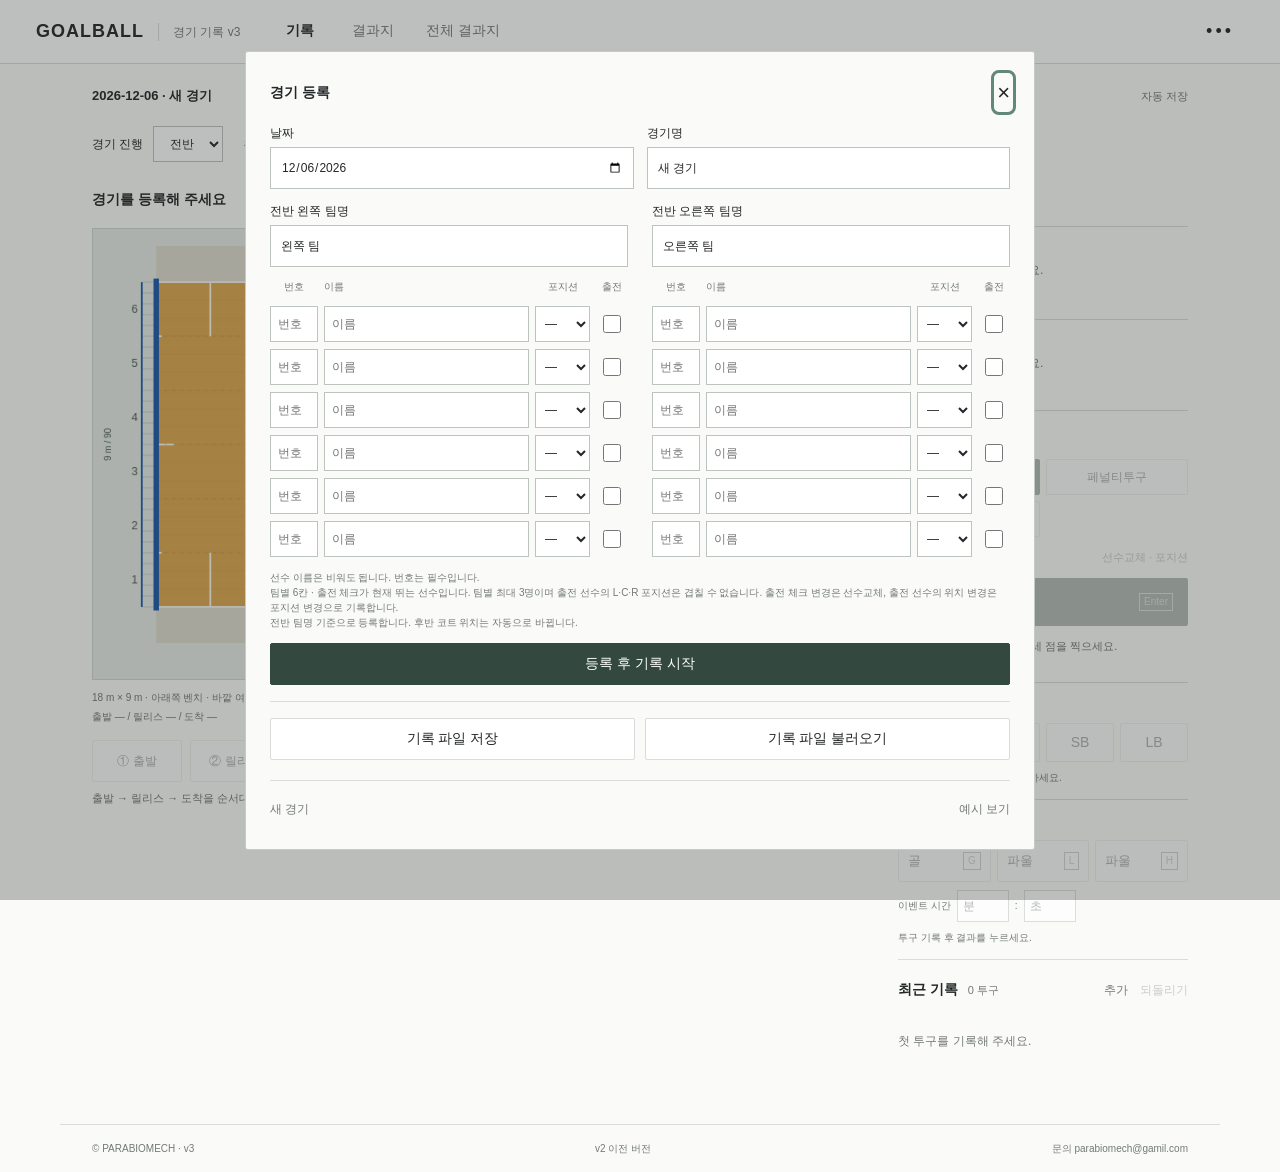
==== commit 7e983104: "Add recent record deletion, undo and historical insertion" ====
--- a/index.html
+++ b/index.html
@@ -1,5 +1,5 @@
 <!doctype html>
-<html lang="ko"><head><meta charset="utf-8"><meta name="viewport" content="width=device-width,initial-scale=1"><title>골볼 경기 기록 v3</title><link rel="stylesheet" href="styles.css?v=3-release-3"><script defer src="app.js?v=3-release-3"></script></head>
+<html lang="ko"><head><meta charset="utf-8"><meta name="viewport" content="width=device-width,initial-scale=1"><title>골볼 경기 기록 v3</title><link rel="stylesheet" href="styles.css?v=3-release-4"><script defer src="app.js?v=3-release-4"></script></head>
 <body>
 <header><a href="./" class="wordmark">GOALBALL<span>경기 기록 v3</span></a><nav aria-label="화면"><button id="recordTab" aria-pressed="true" class="selected">기록</button><button id="reportTab" aria-pressed="false">결과지</button><button id="allReportTab" aria-pressed="false">전체 결과지</button></nav><button id="menuButton" class="menu-button" aria-label="경기 및 파일 메뉴">•••</button></header>
 <main>
@@ -7,7 +7,7 @@
   <div id="recordPeriod" class="period-bar"><label>경기 진행 <select id="halfSelect"><option value="first">전반</option><option value="second">후반</option></select></label><span id="sideLabel"></span></div>
   <section id="recordView" class="record-view">
     <div class="court-section"><div class="court-heading"><h1 id="clickHint">경기를 등록해 주세요</h1><button id="clearPoints" class="text-button" disabled>다시 찍기</button></div><div class="court-stage"><canvas id="court" width="860" height="500" tabindex="0" role="img" aria-label="가로 180 세로 90 골볼 코트. 아래는 벤치, 왼쪽 아래부터 1~6, 오른쪽 위부터 1~6입니다. 모든 단계에서 바깥 좌표를 클릭할 수 있습니다. 출발, 릴리스, 도착을 차례로 클릭합니다."></canvas></div><div class="court-foot"><span>18 m × 9 m · 아래쪽 벤치 · 바깥 여백 1 m · 아웃 0 / 8구역</span><span id="coordinateLabel">출발 — / 릴리스 — / 도착 —</span></div><div id="pointEditor" class="point-editor"><div class="point-buttons"><button data-point="start">① 출발</button><button data-point="release">② 릴리스</button><button data-point="target">③ 도착</button></div><p id="pointEditHint">새 투구는 세 점을 순서대로 찍으세요. 수정할 점을 선택하면 그 점만 바뀝니다.</p></div><div id="outChoices" class="out-choices" hidden><button data-out="right">오른쪽 아웃</button><button data-out="left">왼쪽 아웃</button></div></div>
-    <aside class="record-controls"><section class="player-section"><h2>출전 선수</h2><div id="players"></div></section><section class="event-section"><h2>기록 이벤트</h2><div class="throw-types"><button data-throw="normal" aria-pressed="true" class="selected">일반투구</button><button data-throw="penalty" aria-pressed="false">페널티투구</button><button id="timeoutButton">타임아웃 T</button><button id="substitutionButton">선수교체 · 포지션</button></div><button id="saveThrow" class="dark-button save-throw" disabled>투구 기록 <kbd>Enter</kbd></button><p id="draftStatus">선수를 고르고 코트에 세 점을 찍으세요.</p></section><section class="technique-section"><h2>투구 기술유형</h2><div class="technique-buttons"><button data-technique="F" aria-pressed="false" disabled>F</button><button data-technique="C" aria-pressed="false" disabled>C</button><button data-technique="SB" aria-pressed="false" disabled>SB</button><button data-technique="LB" aria-pressed="false" disabled>LB</button></div><p id="techniqueStatus">투구 기록 후 기술유형을 선택하세요.</p></section><section class="result-section"><h2>투구 후 이벤트</h2><div class="result-buttons"><button data-result="goal" disabled>골 <kbd>G</kbd></button><button data-result="foulL" disabled>파울 <kbd>L</kbd></button><button data-result="foulH" disabled>파울 <kbd>H</kbd></button></div><div class="manual-time"><span>이벤트 시간</span><input id="resultTimeMinute" type="number" min="0" max="999" inputmode="numeric" placeholder="분" aria-label="투구 후 결과 이벤트 시간 분" disabled><span>:</span><input id="resultTimeSecond" type="number" min="0" max="59" inputmode="numeric" placeholder="초" aria-label="투구 후 결과 이벤트 시간 초" disabled></div><p id="resultStatus">투구 기록 후 결과를 누르세요.</p></section><section class="recent-section"><div class="section-heading"><h2>최근 기록 <span id="totalRecords">0</span></h2><button id="undoButton" class="text-button" disabled>되돌리기</button></div><div id="recentRecords" tabindex="0" role="region" aria-label="전체 경기 기록, 최신순"></div><button id="cancelEdit" class="text-button" hidden>수정 취소</button></section></aside>
+    <aside class="record-controls"><section class="player-section"><h2>출전 선수</h2><div id="players"></div></section><section class="event-section"><h2>기록 이벤트</h2><div class="throw-types"><button data-throw="normal" aria-pressed="true" class="selected">일반투구</button><button data-throw="penalty" aria-pressed="false">페널티투구</button><button id="timeoutButton">타임아웃 T</button><button id="substitutionButton">선수교체 · 포지션</button></div><button id="saveThrow" class="dark-button save-throw" disabled>투구 기록 <kbd>Enter</kbd></button><p id="draftStatus">선수를 고르고 코트에 세 점을 찍으세요.</p></section><section class="technique-section"><h2>투구 기술유형</h2><div class="technique-buttons"><button data-technique="F" aria-pressed="false" disabled>F</button><button data-technique="C" aria-pressed="false" disabled>C</button><button data-technique="SB" aria-pressed="false" disabled>SB</button><button data-technique="LB" aria-pressed="false" disabled>LB</button></div><p id="techniqueStatus">투구 기록 후 기술유형을 선택하세요.</p></section><section class="result-section"><h2>투구 후 이벤트</h2><div class="result-buttons"><button data-result="goal" disabled>골 <kbd>G</kbd></button><button data-result="foulL" disabled>파울 <kbd>L</kbd></button><button data-result="foulH" disabled>파울 <kbd>H</kbd></button></div><div class="manual-time"><span>이벤트 시간</span><input id="resultTimeMinute" type="number" min="0" max="999" inputmode="numeric" placeholder="분" aria-label="투구 후 결과 이벤트 시간 분" disabled><span>:</span><input id="resultTimeSecond" type="number" min="0" max="59" inputmode="numeric" placeholder="초" aria-label="투구 후 결과 이벤트 시간 초" disabled></div><p id="resultStatus">투구 기록 후 결과를 누르세요.</p></section><section class="recent-section"><div class="section-heading"><h2>최근 기록 <span id="totalRecords">0</span></h2><button id="addRecordButton" class="text-button">추가</button><button id="undoButton" class="text-button" disabled>되돌리기</button></div><div id="recentRecords" tabindex="0" role="region" aria-label="전체 경기 기록, 최신순"></div><button id="cancelEdit" class="text-button" hidden>수정 취소</button></section></aside>
   </section>
   <section id="reportView" hidden>
     <div id="libraryPanel" class="library-panel" hidden><div class="library-heading"><h1>여러 경기 분석</h1><div><button id="loadGames">파일 선택</button><button id="loadFolder">폴더 선택</button><button id="addCurrent">현재 경기 추가</button></div></div><p>JSON 기록 파일을 불러오세요. 같은 경기의 저장본은 최근 저장본으로 합칩니다. 기록 중인 경기는 바뀌지 않습니다.</p><div id="libraryStatus" role="status"></div><div class="library-selectors"><div id="gameChoices" class="game-choices"></div><div id="libraryTeamChoice"></div></div><div id="librarySummary"></div><input id="gamesFile" type="file" accept=".json,application/json" multiple hidden><input id="gamesFolder" type="file" webkitdirectory multiple hidden></div>
@@ -18,6 +18,8 @@
 </main>
 <footer>© PARABIOMECH · v3 <a href="v2/">v2 이전 버전</a> <a href="mailto:parabiomech@gamil.com">문의 parabiomech@gamil.com</a></footer>
 <dialog id="menuDialog"><div class="dialog-heading"><h2 id="registrationTitle">경기 등록</h2><button id="closeMenu" aria-label="닫기">×</button></div><form id="settingsForm"><div class="settings-columns"><label>날짜<input id="matchDate" type="date" required></label><label>경기명<input id="matchName" maxlength="80" required></label></div><div class="roster-columns"><section><label><span id="teamALabel">전반 왼쪽 팀명</span><input id="teamA" maxlength="40" required></label><div class="roster-head"><span>번호</span><span>이름</span><span>포지션</span><span>출전</span></div><div id="rosterA" class="roster-fields"></div></section><section><label><span id="teamBLabel">전반 오른쪽 팀명</span><input id="teamB" maxlength="40" required></label><div class="roster-head"><span>번호</span><span>이름</span><span>포지션</span><span>출전</span></div><div id="rosterB" class="roster-fields"></div></section></div><div id="changeTimeFields" class="change-time" hidden><span>변경 이벤트 시간 (선택)</span><div class="manual-time"><input id="changeTimeMinute" type="number" min="0" max="999" inputmode="numeric" placeholder="분" aria-label="변경 이벤트 시간 분"><span>분</span><input id="changeTimeSecond" type="number" min="0" max="59" inputmode="numeric" placeholder="초" aria-label="변경 이벤트 시간 초"><span>초</span></div></div><small>선수 이름은 비워도 됩니다. 번호는 필수입니다.<br>팀별 6칸 · 출전 체크가 현재 뛰는 선수입니다. 팀별 최대 3명이며 출전 선수의 L·C·R 포지션은 겹칠 수 없습니다. 출전 체크 변경은 선수교체, 출전 선수의 위치 변경은 포지션 변경으로 기록합니다.<br>전반 팀명 기준으로 등록합니다. 후반 코트 위치는 자동으로 바뀝니다.</small><button type="submit" id="registerButton" class="dark-button">등록 후 기록 시작</button></form><div class="file-actions"><button id="exportButton">기록 파일 저장</button><button id="importButton">기록 파일 불러오기</button></div><p id="downloadName" class="download-name" role="status"></p><div class="menu-bottom"><button id="newButton" class="text-button">새 경기</button><button id="demoButton" class="text-button">예시 보기</button></div></dialog>
+<dialog id="deleteRecordDialog"><h2>기록 삭제</h2><p id="deleteRecordText"></p><p class="dialog-note">삭제 후에도 ‘되돌리기’로 복구할 수 있습니다.</p><div class="dialog-actions"><button id="deleteRecordCancel">취소</button><button id="deleteRecordConfirm" class="dark-button">삭제</button></div></dialog>
+<dialog id="addRecordDialog"><div class="dialog-heading"><h2>빠뜨린 기록 추가</h2><button id="closeAddRecord" aria-label="기록 추가 닫기">×</button></div><form id="addRecordForm"><label>추가 위치<select id="addRecordAfter"></select></label><div class="add-record-grid"><label>경기 구간<select id="addRecordHalf"><option value="first">전반</option><option value="second">후반</option></select></label><label>기록<select id="addRecordKind"><option value="normal">일반투구</option><option value="penalty">페널티투구</option><option value="timeout">타임아웃 T</option></select></label><label>팀<select id="addRecordTeam"></select></label></div><div id="addThrowFields"><div class="add-record-grid"><label>선수<select id="addRecordPlayer"></select></label><label>기술유형<select id="addRecordTechnique"><option value="">미선택</option><option>F</option><option>C</option><option>SB</option><option>LB</option></select></label><label>투구 후 이벤트<select id="addRecordResult"><option value="normal">없음</option><option value="goal">골 G</option><option value="foulL">파울 L</option><option value="foulH">파울 H</option></select></label></div><p id="addPointHint"></p><canvas id="addRecordCourt" width="860" height="500" role="img" aria-label="추가 투구의 출발 릴리스 도착 위치를 클릭하는 코트"></canvas><div class="add-point-buttons"><button type="button" data-add-point="0">① 출발</button><button type="button" data-add-point="1">② 릴리스</button><button type="button" data-add-point="2">③ 도착</button><button type="button" id="addPointsReset">다시 찍기</button></div></div><div class="manual-time"><span>이벤트 시간 (선택)</span><input id="addRecordTimeMinute" type="number" min="0" max="999" placeholder="분" aria-label="추가 이벤트 시간 분"><span>:</span><input id="addRecordTimeSecond" type="number" min="0" max="59" placeholder="초" aria-label="추가 이벤트 시간 초"></div><p id="addRecordError" role="alert"></p><button type="submit" class="dark-button">기록 추가</button></form></dialog>
 <dialog id="timeoutDialog"><div class="dialog-heading"><h2>타임아웃 T</h2><button id="closeTimeout" aria-label="타임아웃 닫기">×</button></div><form id="timeoutForm"><label>팀<select id="timeoutTeam" required></select></label><div class="manual-time"><span>이벤트 시간 (선택)</span><input id="timeoutTimeMinute" type="number" min="0" max="999" inputmode="numeric" placeholder="분" aria-label="타임아웃 시간 분"><span>:</span><input id="timeoutTimeSecond" type="number" min="0" max="59" inputmode="numeric" placeholder="초" aria-label="타임아웃 시간 초"></div><button class="dark-button" type="submit">타임아웃 기록</button></form></dialog><dialog id="replaceDialog"><h2>현재 기록을 교체할까요?</h2><p>필요한 기록은 먼저 파일로 저장해 주세요.</p><div class="dialog-actions"><button id="replaceCancel">취소</button><button id="replaceYes" class="dark-button">교체</button></div></dialog>
 <input id="importFile" type="file" accept=".json,application/json" hidden><div id="notice" role="status" aria-live="polite" hidden></div>
 </body></html>
--- a/styles.css
+++ b/styles.css
@@ -36,3 +36,5 @@
 .usage-table{max-width:100%;overflow-x:auto}.usage-table table{min-width:560px}.usage-summary td:last-child{line-height:1.8}
 
 #timeoutDialog{width:min(380px,calc(100% - 28px))}#timeoutForm{display:grid;gap:18px}#timeoutForm label{display:grid;gap:8px}
+
+.recent-row{border-bottom:1px solid var(--line);padding:5px 0}.recent-row .recent-record,.recent-row .recent-substitution{border-bottom:0}.recent-row .recent-record{width:100%}.recent-actions{display:flex;justify-content:flex-end;gap:14px}.recent-actions button{font-size:10px;min-height:26px}.recent-row>.recent-substitution{padding:3px 0}.recent-row:has(>.recent-substitution){display:flex;flex-direction:column-reverse}.recent-section .section-heading h2{margin-right:auto}.recent-section .section-heading{gap:12px}#addRecordDialog{width:min(800px,calc(100% - 24px));max-height:92vh;overflow-y:auto}#addRecordForm{display:grid;gap:14px}#addRecordForm label{display:grid;gap:5px;font-size:12px}.add-record-grid{display:grid;grid-template-columns:repeat(3,minmax(0,1fr));gap:12px}.add-record-grid select{min-width:0;width:100%}#addRecordCourt{display:block;width:100%;height:auto;cursor:crosshair;touch-action:none}#addPointHint,.dialog-note{font-size:12px;color:var(--muted);line-height:1.7}.add-point-buttons{display:flex;gap:6px}.add-point-buttons button{font-size:11px;padding:5px 9px}.add-point-buttons [aria-pressed=true]{border-color:var(--green);color:var(--green)}#addRecordError{color:#a03829;font-size:12px;margin:0}#deleteRecordDialog{width:min(420px,calc(100% - 24px))}#deleteRecordText{line-height:1.8;font-size:13px}@media(max-width:560px){.add-record-grid{gap:7px}.add-point-buttons{flex-wrap:wrap}}
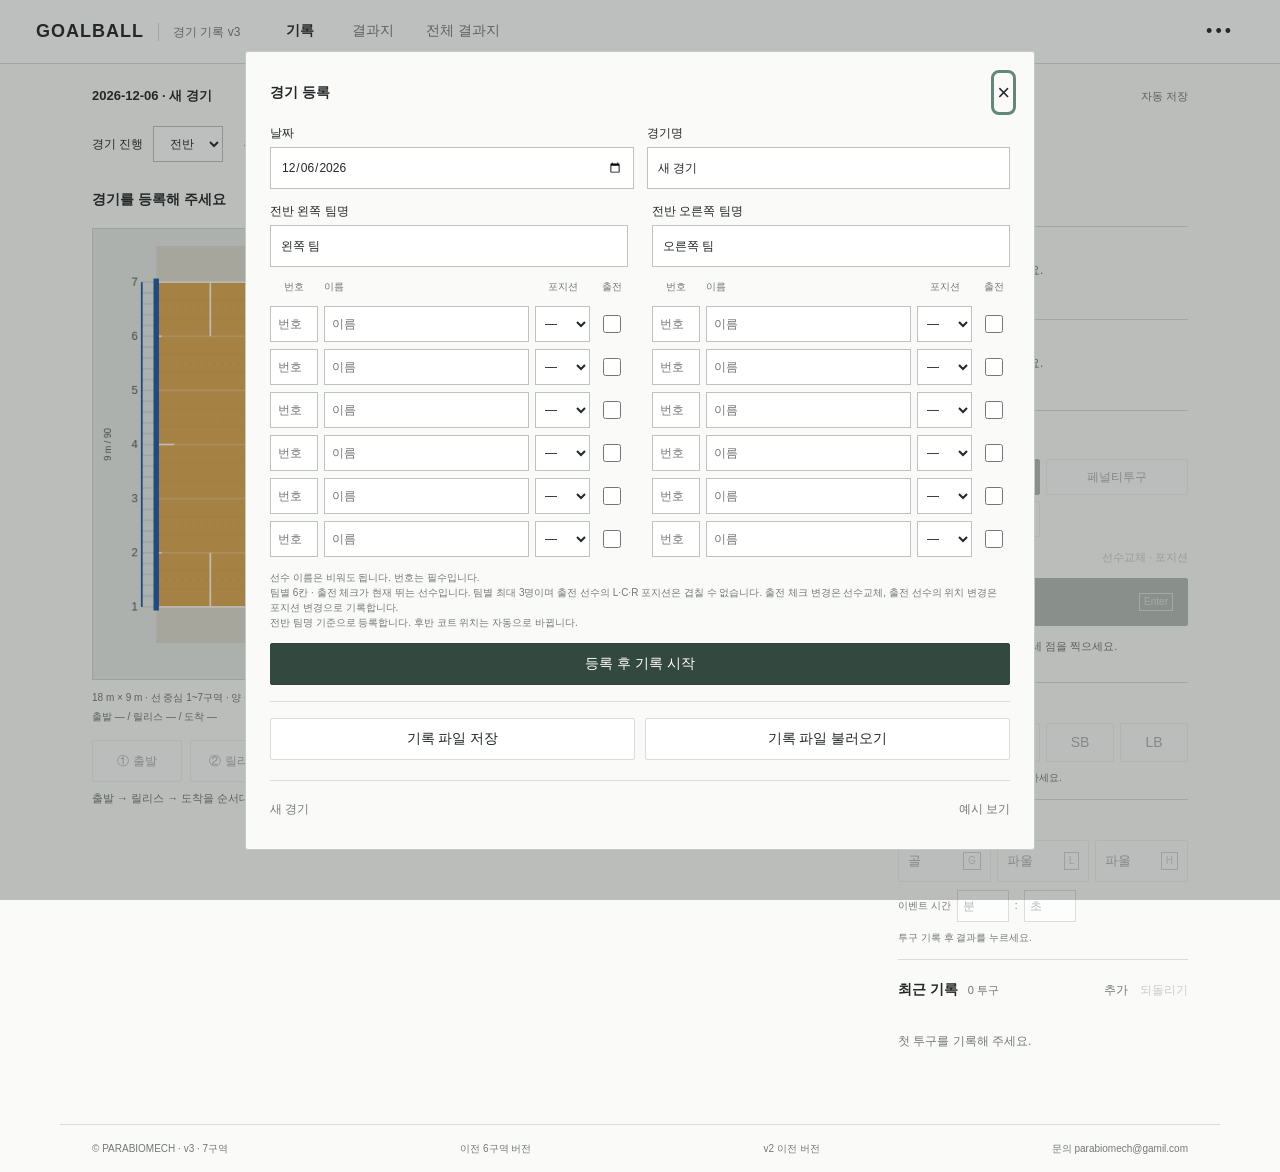
==== commit d7fd375f: "Use seven line-centred court zones and preserve six-zone version" ====
--- a/index.html
+++ b/index.html
@@ -1,22 +1,22 @@
 <!doctype html>
-<html lang="ko"><head><meta charset="utf-8"><meta name="viewport" content="width=device-width,initial-scale=1"><title>골볼 경기 기록 v3</title><link rel="stylesheet" href="styles.css?v=3-release-4"><script defer src="app.js?v=3-release-4"></script></head>
+<html lang="ko"><head><meta charset="utf-8"><meta name="viewport" content="width=device-width,initial-scale=1"><title>골볼 경기 기록 v3</title><link rel="stylesheet" href="styles.css?v=3-release-5"><script defer src="app.js?v=3-release-5"></script></head>
 <body>
 <header><a href="./" class="wordmark">GOALBALL<span>경기 기록 v3</span></a><nav aria-label="화면"><button id="recordTab" aria-pressed="true" class="selected">기록</button><button id="reportTab" aria-pressed="false">결과지</button><button id="allReportTab" aria-pressed="false">전체 결과지</button></nav><button id="menuButton" class="menu-button" aria-label="경기 및 파일 메뉴">•••</button></header>
 <main>
   <div class="match-line"><span id="matchTitle">우리팀 — 상대팀</span><span id="storageStatus" role="status">자동 저장</span></div>
   <div id="recordPeriod" class="period-bar"><label>경기 진행 <select id="halfSelect"><option value="first">전반</option><option value="second">후반</option></select></label><span id="sideLabel"></span></div>
   <section id="recordView" class="record-view">
-    <div class="court-section"><div class="court-heading"><h1 id="clickHint">경기를 등록해 주세요</h1><button id="clearPoints" class="text-button" disabled>다시 찍기</button></div><div class="court-stage"><canvas id="court" width="860" height="500" tabindex="0" role="img" aria-label="가로 180 세로 90 골볼 코트. 아래는 벤치, 왼쪽 아래부터 1~6, 오른쪽 위부터 1~6입니다. 모든 단계에서 바깥 좌표를 클릭할 수 있습니다. 출발, 릴리스, 도착을 차례로 클릭합니다."></canvas></div><div class="court-foot"><span>18 m × 9 m · 아래쪽 벤치 · 바깥 여백 1 m · 아웃 0 / 8구역</span><span id="coordinateLabel">출발 — / 릴리스 — / 도착 —</span></div><div id="pointEditor" class="point-editor"><div class="point-buttons"><button data-point="start">① 출발</button><button data-point="release">② 릴리스</button><button data-point="target">③ 도착</button></div><p id="pointEditHint">새 투구는 세 점을 순서대로 찍으세요. 수정할 점을 선택하면 그 점만 바뀝니다.</p></div><div id="outChoices" class="out-choices" hidden><button data-out="right">오른쪽 아웃</button><button data-out="left">왼쪽 아웃</button></div></div>
+    <div class="court-section"><div class="court-heading"><h1 id="clickHint">경기를 등록해 주세요</h1><button id="clearPoints" class="text-button" disabled>다시 찍기</button></div><div class="court-stage"><canvas id="court" width="860" height="500" tabindex="0" role="img" aria-label="가로 180 세로 90 골볼 코트. 아래는 벤치, 왼쪽 아래부터 1~7, 오른쪽 위부터 1~7입니다. 모든 단계에서 바깥 좌표를 클릭할 수 있습니다. 출발, 릴리스, 도착을 차례로 클릭합니다."></canvas></div><div class="court-foot"><span>18 m × 9 m · 선 중심 1~7구역 · 양 끝 0.75 m · 아웃 0 / 8</span><span id="coordinateLabel">출발 — / 릴리스 — / 도착 —</span></div><div id="pointEditor" class="point-editor"><div class="point-buttons"><button data-point="start">① 출발</button><button data-point="release">② 릴리스</button><button data-point="target">③ 도착</button></div><p id="pointEditHint">새 투구는 세 점을 순서대로 찍으세요. 수정할 점을 선택하면 그 점만 바뀝니다.</p></div><div id="outChoices" class="out-choices" hidden><button data-out="right">오른쪽 아웃</button><button data-out="left">왼쪽 아웃</button></div></div>
     <aside class="record-controls"><section class="player-section"><h2>출전 선수</h2><div id="players"></div></section><section class="event-section"><h2>기록 이벤트</h2><div class="throw-types"><button data-throw="normal" aria-pressed="true" class="selected">일반투구</button><button data-throw="penalty" aria-pressed="false">페널티투구</button><button id="timeoutButton">타임아웃 T</button><button id="substitutionButton">선수교체 · 포지션</button></div><button id="saveThrow" class="dark-button save-throw" disabled>투구 기록 <kbd>Enter</kbd></button><p id="draftStatus">선수를 고르고 코트에 세 점을 찍으세요.</p></section><section class="technique-section"><h2>투구 기술유형</h2><div class="technique-buttons"><button data-technique="F" aria-pressed="false" disabled>F</button><button data-technique="C" aria-pressed="false" disabled>C</button><button data-technique="SB" aria-pressed="false" disabled>SB</button><button data-technique="LB" aria-pressed="false" disabled>LB</button></div><p id="techniqueStatus">투구 기록 후 기술유형을 선택하세요.</p></section><section class="result-section"><h2>투구 후 이벤트</h2><div class="result-buttons"><button data-result="goal" disabled>골 <kbd>G</kbd></button><button data-result="foulL" disabled>파울 <kbd>L</kbd></button><button data-result="foulH" disabled>파울 <kbd>H</kbd></button></div><div class="manual-time"><span>이벤트 시간</span><input id="resultTimeMinute" type="number" min="0" max="999" inputmode="numeric" placeholder="분" aria-label="투구 후 결과 이벤트 시간 분" disabled><span>:</span><input id="resultTimeSecond" type="number" min="0" max="59" inputmode="numeric" placeholder="초" aria-label="투구 후 결과 이벤트 시간 초" disabled></div><p id="resultStatus">투구 기록 후 결과를 누르세요.</p></section><section class="recent-section"><div class="section-heading"><h2>최근 기록 <span id="totalRecords">0</span></h2><button id="addRecordButton" class="text-button">추가</button><button id="undoButton" class="text-button" disabled>되돌리기</button></div><div id="recentRecords" tabindex="0" role="region" aria-label="전체 경기 기록, 최신순"></div><button id="cancelEdit" class="text-button" hidden>수정 취소</button></section></aside>
   </section>
   <section id="reportView" hidden>
     <div id="libraryPanel" class="library-panel" hidden><div class="library-heading"><h1>여러 경기 분석</h1><div><button id="loadGames">파일 선택</button><button id="loadFolder">폴더 선택</button><button id="addCurrent">현재 경기 추가</button></div></div><p>JSON 기록 파일을 불러오세요. 같은 경기의 저장본은 최근 저장본으로 합칩니다. 기록 중인 경기는 바뀌지 않습니다.</p><div id="libraryStatus" role="status"></div><div class="library-selectors"><div id="gameChoices" class="game-choices"></div><div id="libraryTeamChoice"></div></div><div id="librarySummary"></div><input id="gamesFile" type="file" accept=".json,application/json" multiple hidden><input id="gamesFolder" type="file" webkitdirectory multiple hidden></div>
     <div id="reportFilters" class="report-filters" aria-label="결과지 요인 복수 선택"></div>
     <div id="matchOverview" class="match-overview"></div>
-    <div id="usageSummary" class="usage-summary"></div><div id="aggregateFigure" class="aggregate-figure" hidden></div><div id="teamFigures" class="team-figures"></div><div id="reportFigures" class="report-figures"></div><div id="reportEmpty" class="empty-report" hidden>해당 조건의 투구가 없습니다.</div><div class="heat-legend"><span>빈도 낮음</span><span class="heat-scale"></span><span>높음</span></div><p class="figure-note">선택한 경기 구간의 투구를 각 팀이 왼쪽에서 오른쪽으로 공격하도록 정리합니다. 각 골대 오른쪽을 1구역으로 맞춥니다. v3 아웃은 실제 클릭 좌표입니다. 이전 방향 아웃은 좌표 미기록으로 구분합니다.<br>출발 · 릴리스 · 도착과 아웃 좌표의 가우시안 빈도와 연결선 · 공통 색상 기준 · 회색 점선: 출발→릴리스 / 검은 실선: 릴리스→도착.<br>구역 빈도는 도착 기준이며 횟수와 비율(%)을 표시합니다. 현재 결과지의 팀 전체 합은 선수 필터만 제외합니다. 전체 결과지의 통합 합계와 선수별 그래프는 모든 선택 조건을 적용합니다.</p><details class="substitution-history"><summary>선수교체 · 포지션 변경 기록 <span id="substitutionCount">0</span></summary><div id="substitutionList"></div></details>
+    <div id="usageSummary" class="usage-summary"></div><div id="aggregateFigure" class="aggregate-figure" hidden></div><div id="teamFigures" class="team-figures"></div><div id="reportFigures" class="report-figures"></div><div id="reportEmpty" class="empty-report" hidden>해당 조건의 투구가 없습니다.</div><div class="heat-legend"><span>빈도 낮음</span><span class="heat-scale"></span><span>높음</span></div><p class="figure-note">선택한 경기 구간의 투구를 각 팀이 왼쪽에서 오른쪽으로 공격하도록 정리합니다. 각 골대 오른쪽을 1구역으로 맞춥니다. 선 중심 7구역 기준이며 1·7구역은 0.75 m, 2~6구역은 1.5 m입니다. 기존 파일도 좌표를 보존한 채 이 기준으로 다시 분류합니다. v3 아웃은 실제 클릭 좌표입니다. 이전 방향 아웃은 좌표 미기록으로 구분합니다.<br>출발 · 릴리스 · 도착과 아웃 좌표의 가우시안 빈도와 연결선 · 공통 색상 기준 · 회색 점선: 출발→릴리스 / 검은 실선: 릴리스→도착.<br>구역 빈도는 도착 기준이며 횟수와 비율(%)을 표시합니다. 현재 결과지의 팀 전체 합은 선수 필터만 제외합니다. 전체 결과지의 통합 합계와 선수별 그래프는 모든 선택 조건을 적용합니다.</p><details class="substitution-history"><summary>선수교체 · 포지션 변경 기록 <span id="substitutionCount">0</span></summary><div id="substitutionList"></div></details>
   </section>
 </main>
-<footer>© PARABIOMECH · v3 <a href="v2/">v2 이전 버전</a> <a href="mailto:parabiomech@gamil.com">문의 parabiomech@gamil.com</a></footer>
+<footer>© PARABIOMECH · v3 · 7구역 <a href="v3-six-zones/">이전 6구역 버전</a> <a href="v2/">v2 이전 버전</a> <a href="mailto:parabiomech@gamil.com">문의 parabiomech@gamil.com</a></footer>
 <dialog id="menuDialog"><div class="dialog-heading"><h2 id="registrationTitle">경기 등록</h2><button id="closeMenu" aria-label="닫기">×</button></div><form id="settingsForm"><div class="settings-columns"><label>날짜<input id="matchDate" type="date" required></label><label>경기명<input id="matchName" maxlength="80" required></label></div><div class="roster-columns"><section><label><span id="teamALabel">전반 왼쪽 팀명</span><input id="teamA" maxlength="40" required></label><div class="roster-head"><span>번호</span><span>이름</span><span>포지션</span><span>출전</span></div><div id="rosterA" class="roster-fields"></div></section><section><label><span id="teamBLabel">전반 오른쪽 팀명</span><input id="teamB" maxlength="40" required></label><div class="roster-head"><span>번호</span><span>이름</span><span>포지션</span><span>출전</span></div><div id="rosterB" class="roster-fields"></div></section></div><div id="changeTimeFields" class="change-time" hidden><span>변경 이벤트 시간 (선택)</span><div class="manual-time"><input id="changeTimeMinute" type="number" min="0" max="999" inputmode="numeric" placeholder="분" aria-label="변경 이벤트 시간 분"><span>분</span><input id="changeTimeSecond" type="number" min="0" max="59" inputmode="numeric" placeholder="초" aria-label="변경 이벤트 시간 초"><span>초</span></div></div><small>선수 이름은 비워도 됩니다. 번호는 필수입니다.<br>팀별 6칸 · 출전 체크가 현재 뛰는 선수입니다. 팀별 최대 3명이며 출전 선수의 L·C·R 포지션은 겹칠 수 없습니다. 출전 체크 변경은 선수교체, 출전 선수의 위치 변경은 포지션 변경으로 기록합니다.<br>전반 팀명 기준으로 등록합니다. 후반 코트 위치는 자동으로 바뀝니다.</small><button type="submit" id="registerButton" class="dark-button">등록 후 기록 시작</button></form><div class="file-actions"><button id="exportButton">기록 파일 저장</button><button id="importButton">기록 파일 불러오기</button></div><p id="downloadName" class="download-name" role="status"></p><div class="menu-bottom"><button id="newButton" class="text-button">새 경기</button><button id="demoButton" class="text-button">예시 보기</button></div></dialog>
 <dialog id="deleteRecordDialog"><h2>기록 삭제</h2><p id="deleteRecordText"></p><p class="dialog-note">삭제 후에도 ‘되돌리기’로 복구할 수 있습니다.</p><div class="dialog-actions"><button id="deleteRecordCancel">취소</button><button id="deleteRecordConfirm" class="dark-button">삭제</button></div></dialog>
 <dialog id="addRecordDialog"><div class="dialog-heading"><h2>빠뜨린 기록 추가</h2><button id="closeAddRecord" aria-label="기록 추가 닫기">×</button></div><form id="addRecordForm"><label>추가 위치<select id="addRecordAfter"></select></label><div class="add-record-grid"><label>경기 구간<select id="addRecordHalf"><option value="first">전반</option><option value="second">후반</option></select></label><label>기록<select id="addRecordKind"><option value="normal">일반투구</option><option value="penalty">페널티투구</option><option value="timeout">타임아웃 T</option></select></label><label>팀<select id="addRecordTeam"></select></label></div><div id="addThrowFields"><div class="add-record-grid"><label>선수<select id="addRecordPlayer"></select></label><label>기술유형<select id="addRecordTechnique"><option value="">미선택</option><option>F</option><option>C</option><option>SB</option><option>LB</option></select></label><label>투구 후 이벤트<select id="addRecordResult"><option value="normal">없음</option><option value="goal">골 G</option><option value="foulL">파울 L</option><option value="foulH">파울 H</option></select></label></div><p id="addPointHint"></p><canvas id="addRecordCourt" width="860" height="500" role="img" aria-label="추가 투구의 출발 릴리스 도착 위치를 클릭하는 코트"></canvas><div class="add-point-buttons"><button type="button" data-add-point="0">① 출발</button><button type="button" data-add-point="1">② 릴리스</button><button type="button" data-add-point="2">③ 도착</button><button type="button" id="addPointsReset">다시 찍기</button></div></div><div class="manual-time"><span>이벤트 시간 (선택)</span><input id="addRecordTimeMinute" type="number" min="0" max="999" placeholder="분" aria-label="추가 이벤트 시간 분"><span>:</span><input id="addRecordTimeSecond" type="number" min="0" max="59" placeholder="초" aria-label="추가 이벤트 시간 초"></div><p id="addRecordError" role="alert"></p><button type="submit" class="dark-button">기록 추가</button></form></dialog>
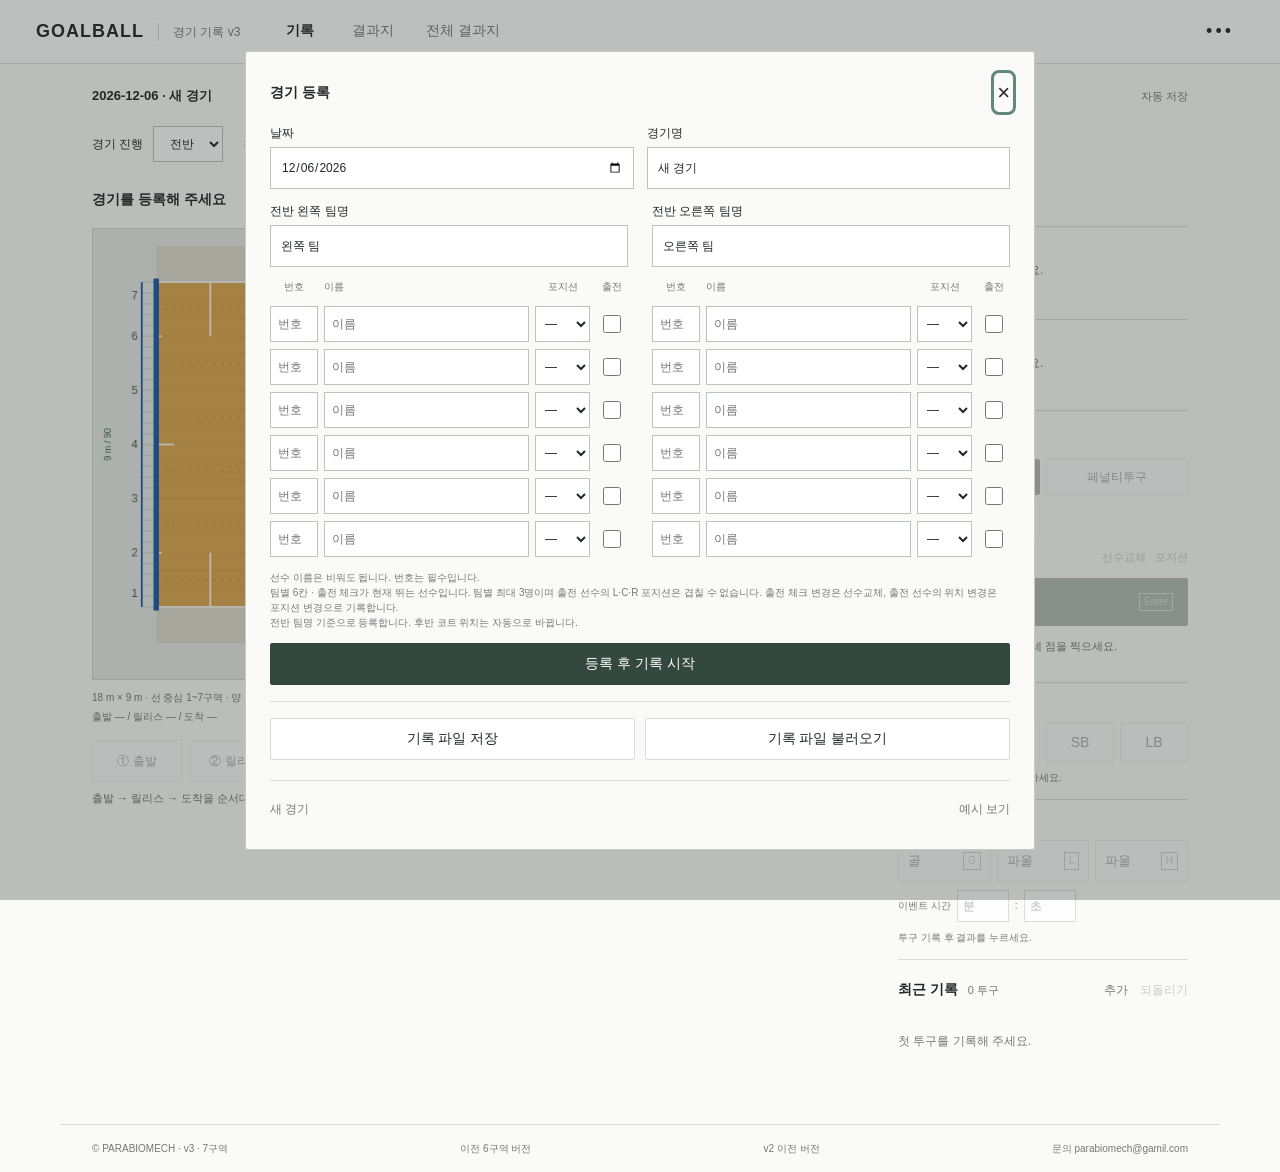
==== commit bef7094d: "Draw seven court zones with dashed boundaries" ====
--- a/index.html
+++ b/index.html
@@ -1,5 +1,5 @@
 <!doctype html>
-<html lang="ko"><head><meta charset="utf-8"><meta name="viewport" content="width=device-width,initial-scale=1"><title>골볼 경기 기록 v3</title><link rel="stylesheet" href="styles.css?v=3-release-5"><script defer src="app.js?v=3-release-5"></script></head>
+<html lang="ko"><head><meta charset="utf-8"><meta name="viewport" content="width=device-width,initial-scale=1"><title>골볼 경기 기록 v3</title><link rel="stylesheet" href="styles.css?v=3-release-6"><script defer src="app.js?v=3-release-6"></script></head>
 <body>
 <header><a href="./" class="wordmark">GOALBALL<span>경기 기록 v3</span></a><nav aria-label="화면"><button id="recordTab" aria-pressed="true" class="selected">기록</button><button id="reportTab" aria-pressed="false">결과지</button><button id="allReportTab" aria-pressed="false">전체 결과지</button></nav><button id="menuButton" class="menu-button" aria-label="경기 및 파일 메뉴">•••</button></header>
 <main>
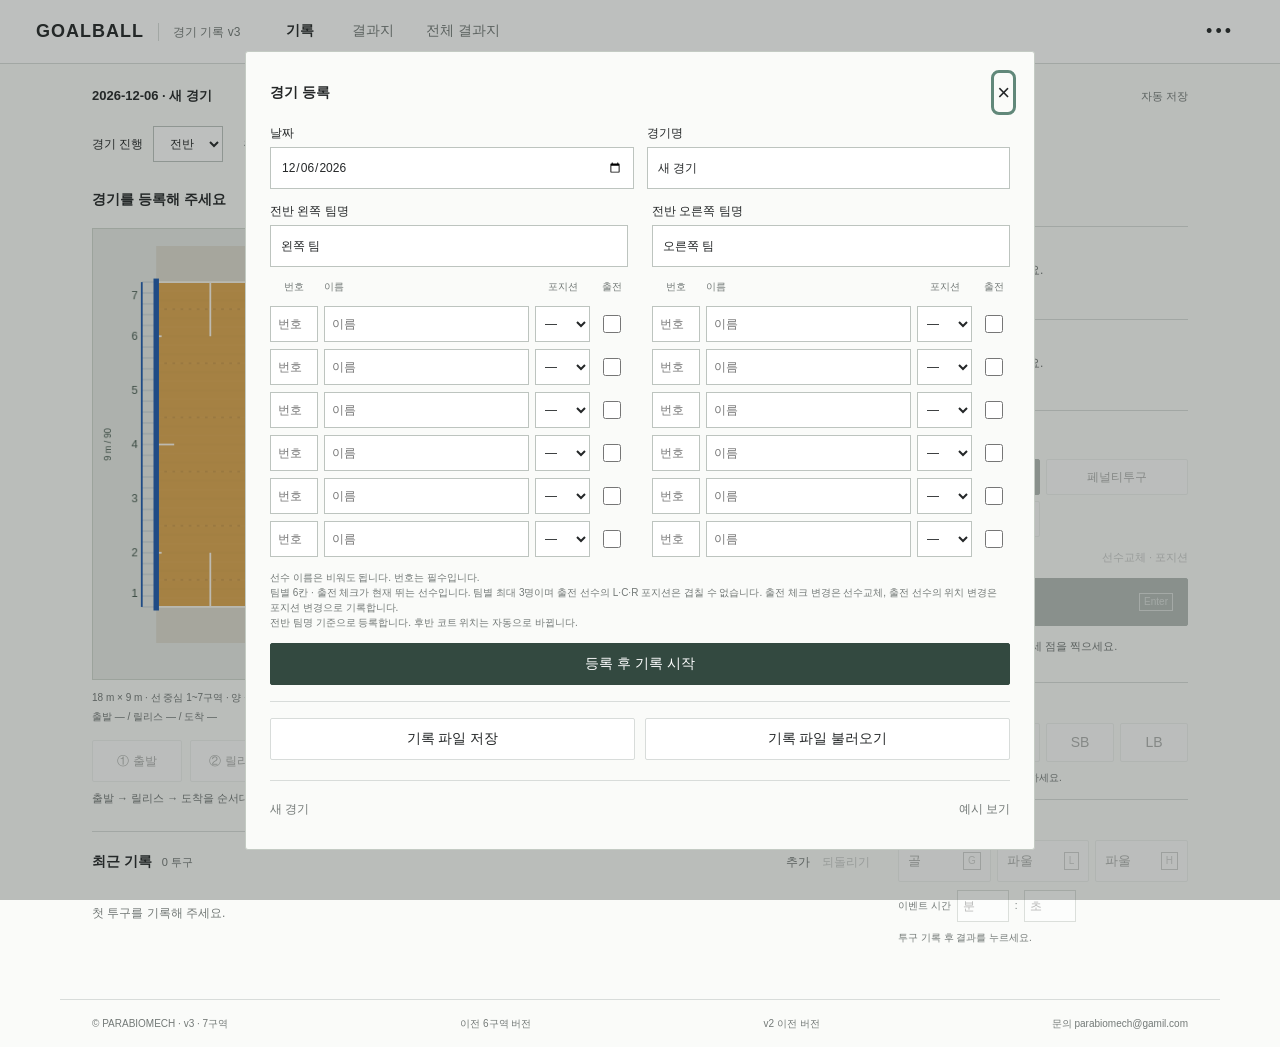
==== commit 52ef0e4d: "Move recent records beneath the left court" ====
--- a/index.html
+++ b/index.html
@@ -1,5 +1,5 @@
 <!doctype html>
-<html lang="ko"><head><meta charset="utf-8"><meta name="viewport" content="width=device-width,initial-scale=1"><title>골볼 경기 기록 v3</title><link rel="stylesheet" href="styles.css?v=3-release-6"><script defer src="app.js?v=3-release-6"></script></head>
+<html lang="ko"><head><meta charset="utf-8"><meta name="viewport" content="width=device-width,initial-scale=1"><title>골볼 경기 기록 v3</title><link rel="stylesheet" href="styles.css?v=3-release-7"><script defer src="app.js?v=3-release-7"></script></head>
 <body>
 <header><a href="./" class="wordmark">GOALBALL<span>경기 기록 v3</span></a><nav aria-label="화면"><button id="recordTab" aria-pressed="true" class="selected">기록</button><button id="reportTab" aria-pressed="false">결과지</button><button id="allReportTab" aria-pressed="false">전체 결과지</button></nav><button id="menuButton" class="menu-button" aria-label="경기 및 파일 메뉴">•••</button></header>
 <main>
@@ -7,7 +7,8 @@
   <div id="recordPeriod" class="period-bar"><label>경기 진행 <select id="halfSelect"><option value="first">전반</option><option value="second">후반</option></select></label><span id="sideLabel"></span></div>
   <section id="recordView" class="record-view">
     <div class="court-section"><div class="court-heading"><h1 id="clickHint">경기를 등록해 주세요</h1><button id="clearPoints" class="text-button" disabled>다시 찍기</button></div><div class="court-stage"><canvas id="court" width="860" height="500" tabindex="0" role="img" aria-label="가로 180 세로 90 골볼 코트. 아래는 벤치, 왼쪽 아래부터 1~7, 오른쪽 위부터 1~7입니다. 모든 단계에서 바깥 좌표를 클릭할 수 있습니다. 출발, 릴리스, 도착을 차례로 클릭합니다."></canvas></div><div class="court-foot"><span>18 m × 9 m · 선 중심 1~7구역 · 양 끝 0.75 m · 아웃 0 / 8</span><span id="coordinateLabel">출발 — / 릴리스 — / 도착 —</span></div><div id="pointEditor" class="point-editor"><div class="point-buttons"><button data-point="start">① 출발</button><button data-point="release">② 릴리스</button><button data-point="target">③ 도착</button></div><p id="pointEditHint">새 투구는 세 점을 순서대로 찍으세요. 수정할 점을 선택하면 그 점만 바뀝니다.</p></div><div id="outChoices" class="out-choices" hidden><button data-out="right">오른쪽 아웃</button><button data-out="left">왼쪽 아웃</button></div></div>
-    <aside class="record-controls"><section class="player-section"><h2>출전 선수</h2><div id="players"></div></section><section class="event-section"><h2>기록 이벤트</h2><div class="throw-types"><button data-throw="normal" aria-pressed="true" class="selected">일반투구</button><button data-throw="penalty" aria-pressed="false">페널티투구</button><button id="timeoutButton">타임아웃 T</button><button id="substitutionButton">선수교체 · 포지션</button></div><button id="saveThrow" class="dark-button save-throw" disabled>투구 기록 <kbd>Enter</kbd></button><p id="draftStatus">선수를 고르고 코트에 세 점을 찍으세요.</p></section><section class="technique-section"><h2>투구 기술유형</h2><div class="technique-buttons"><button data-technique="F" aria-pressed="false" disabled>F</button><button data-technique="C" aria-pressed="false" disabled>C</button><button data-technique="SB" aria-pressed="false" disabled>SB</button><button data-technique="LB" aria-pressed="false" disabled>LB</button></div><p id="techniqueStatus">투구 기록 후 기술유형을 선택하세요.</p></section><section class="result-section"><h2>투구 후 이벤트</h2><div class="result-buttons"><button data-result="goal" disabled>골 <kbd>G</kbd></button><button data-result="foulL" disabled>파울 <kbd>L</kbd></button><button data-result="foulH" disabled>파울 <kbd>H</kbd></button></div><div class="manual-time"><span>이벤트 시간</span><input id="resultTimeMinute" type="number" min="0" max="999" inputmode="numeric" placeholder="분" aria-label="투구 후 결과 이벤트 시간 분" disabled><span>:</span><input id="resultTimeSecond" type="number" min="0" max="59" inputmode="numeric" placeholder="초" aria-label="투구 후 결과 이벤트 시간 초" disabled></div><p id="resultStatus">투구 기록 후 결과를 누르세요.</p></section><section class="recent-section"><div class="section-heading"><h2>최근 기록 <span id="totalRecords">0</span></h2><button id="addRecordButton" class="text-button">추가</button><button id="undoButton" class="text-button" disabled>되돌리기</button></div><div id="recentRecords" tabindex="0" role="region" aria-label="전체 경기 기록, 최신순"></div><button id="cancelEdit" class="text-button" hidden>수정 취소</button></section></aside>
+    <aside class="record-controls"><section class="player-section"><h2>출전 선수</h2><div id="players"></div></section><section class="event-section"><h2>기록 이벤트</h2><div class="throw-types"><button data-throw="normal" aria-pressed="true" class="selected">일반투구</button><button data-throw="penalty" aria-pressed="false">페널티투구</button><button id="timeoutButton">타임아웃 T</button><button id="substitutionButton">선수교체 · 포지션</button></div><button id="saveThrow" class="dark-button save-throw" disabled>투구 기록 <kbd>Enter</kbd></button><p id="draftStatus">선수를 고르고 코트에 세 점을 찍으세요.</p></section><section class="technique-section"><h2>투구 기술유형</h2><div class="technique-buttons"><button data-technique="F" aria-pressed="false" disabled>F</button><button data-technique="C" aria-pressed="false" disabled>C</button><button data-technique="SB" aria-pressed="false" disabled>SB</button><button data-technique="LB" aria-pressed="false" disabled>LB</button></div><p id="techniqueStatus">투구 기록 후 기술유형을 선택하세요.</p></section><section class="result-section"><h2>투구 후 이벤트</h2><div class="result-buttons"><button data-result="goal" disabled>골 <kbd>G</kbd></button><button data-result="foulL" disabled>파울 <kbd>L</kbd></button><button data-result="foulH" disabled>파울 <kbd>H</kbd></button></div><div class="manual-time"><span>이벤트 시간</span><input id="resultTimeMinute" type="number" min="0" max="999" inputmode="numeric" placeholder="분" aria-label="투구 후 결과 이벤트 시간 분" disabled><span>:</span><input id="resultTimeSecond" type="number" min="0" max="59" inputmode="numeric" placeholder="초" aria-label="투구 후 결과 이벤트 시간 초" disabled></div><p id="resultStatus">투구 기록 후 결과를 누르세요.</p></section></aside>
+    <section class="recent-section"><div class="section-heading"><h2>최근 기록 <span id="totalRecords">0</span></h2><button id="addRecordButton" class="text-button">추가</button><button id="undoButton" class="text-button" disabled>되돌리기</button></div><div id="recentRecords" tabindex="0" role="region" aria-label="전체 경기 기록, 최신순"></div><button id="cancelEdit" class="text-button" hidden>수정 취소</button></section>
   </section>
   <section id="reportView" hidden>
     <div id="libraryPanel" class="library-panel" hidden><div class="library-heading"><h1>여러 경기 분석</h1><div><button id="loadGames">파일 선택</button><button id="loadFolder">폴더 선택</button><button id="addCurrent">현재 경기 추가</button></div></div><p>JSON 기록 파일을 불러오세요. 같은 경기의 저장본은 최근 저장본으로 합칩니다. 기록 중인 경기는 바뀌지 않습니다.</p><div id="libraryStatus" role="status"></div><div class="library-selectors"><div id="gameChoices" class="game-choices"></div><div id="libraryTeamChoice"></div></div><div id="librarySummary"></div><input id="gamesFile" type="file" accept=".json,application/json" multiple hidden><input id="gamesFolder" type="file" webkitdirectory multiple hidden></div>
--- a/styles.css
+++ b/styles.css
@@ -38,3 +38,6 @@
 #timeoutDialog{width:min(380px,calc(100% - 28px))}#timeoutForm{display:grid;gap:18px}#timeoutForm label{display:grid;gap:8px}
 
 .recent-row{border-bottom:1px solid var(--line);padding:5px 0}.recent-row .recent-record,.recent-row .recent-substitution{border-bottom:0}.recent-row .recent-record{width:100%}.recent-actions{display:flex;justify-content:flex-end;gap:14px}.recent-actions button{font-size:10px;min-height:26px}.recent-row>.recent-substitution{padding:3px 0}.recent-row:has(>.recent-substitution){display:flex;flex-direction:column-reverse}.recent-section .section-heading h2{margin-right:auto}.recent-section .section-heading{gap:12px}#addRecordDialog{width:min(800px,calc(100% - 24px));max-height:92vh;overflow-y:auto}#addRecordForm{display:grid;gap:14px}#addRecordForm label{display:grid;gap:5px;font-size:12px}.add-record-grid{display:grid;grid-template-columns:repeat(3,minmax(0,1fr));gap:12px}.add-record-grid select{min-width:0;width:100%}#addRecordCourt{display:block;width:100%;height:auto;cursor:crosshair;touch-action:none}#addPointHint,.dialog-note{font-size:12px;color:var(--muted);line-height:1.7}.add-point-buttons{display:flex;gap:6px}.add-point-buttons button{font-size:11px;padding:5px 9px}.add-point-buttons [aria-pressed=true]{border-color:var(--green);color:var(--green)}#addRecordError{color:#a03829;font-size:12px;margin:0}#deleteRecordDialog{width:min(420px,calc(100% - 24px))}#deleteRecordText{line-height:1.8;font-size:13px}@media(max-width:560px){.add-record-grid{gap:7px}.add-point-buttons{flex-wrap:wrap}}
+
+/* Recent history sits below the court; recording controls remain alongside it. */
+.record-view{grid-template-areas:"court controls" "recent controls";row-gap:22px;align-items:start}.court-section{grid-area:court;min-width:0}.record-controls{grid-area:controls}.record-view>.recent-section{grid-area:recent;min-width:0;margin-top:0;padding-top:14px}.record-view>.recent-section .recent-row{display:grid;grid-template-columns:minmax(0,1fr) auto;gap:14px;align-items:center;padding:4px 0}.record-view>.recent-section .recent-record,.record-view>.recent-section .recent-substitution{grid-column:1;grid-row:1;min-width:0}.record-view>.recent-section .recent-actions{grid-column:2;grid-row:1;gap:12px}.record-view>.recent-section .recent-actions button{min-height:34px}.record-view>.recent-section #recentRecords{max-height:300px}@media(max-width:560px){.record-view>.recent-section{width:100%}.record-view>.recent-section .recent-row{display:flex;flex-direction:column;align-items:stretch;gap:0}.record-view>.recent-section .recent-actions{order:2}}
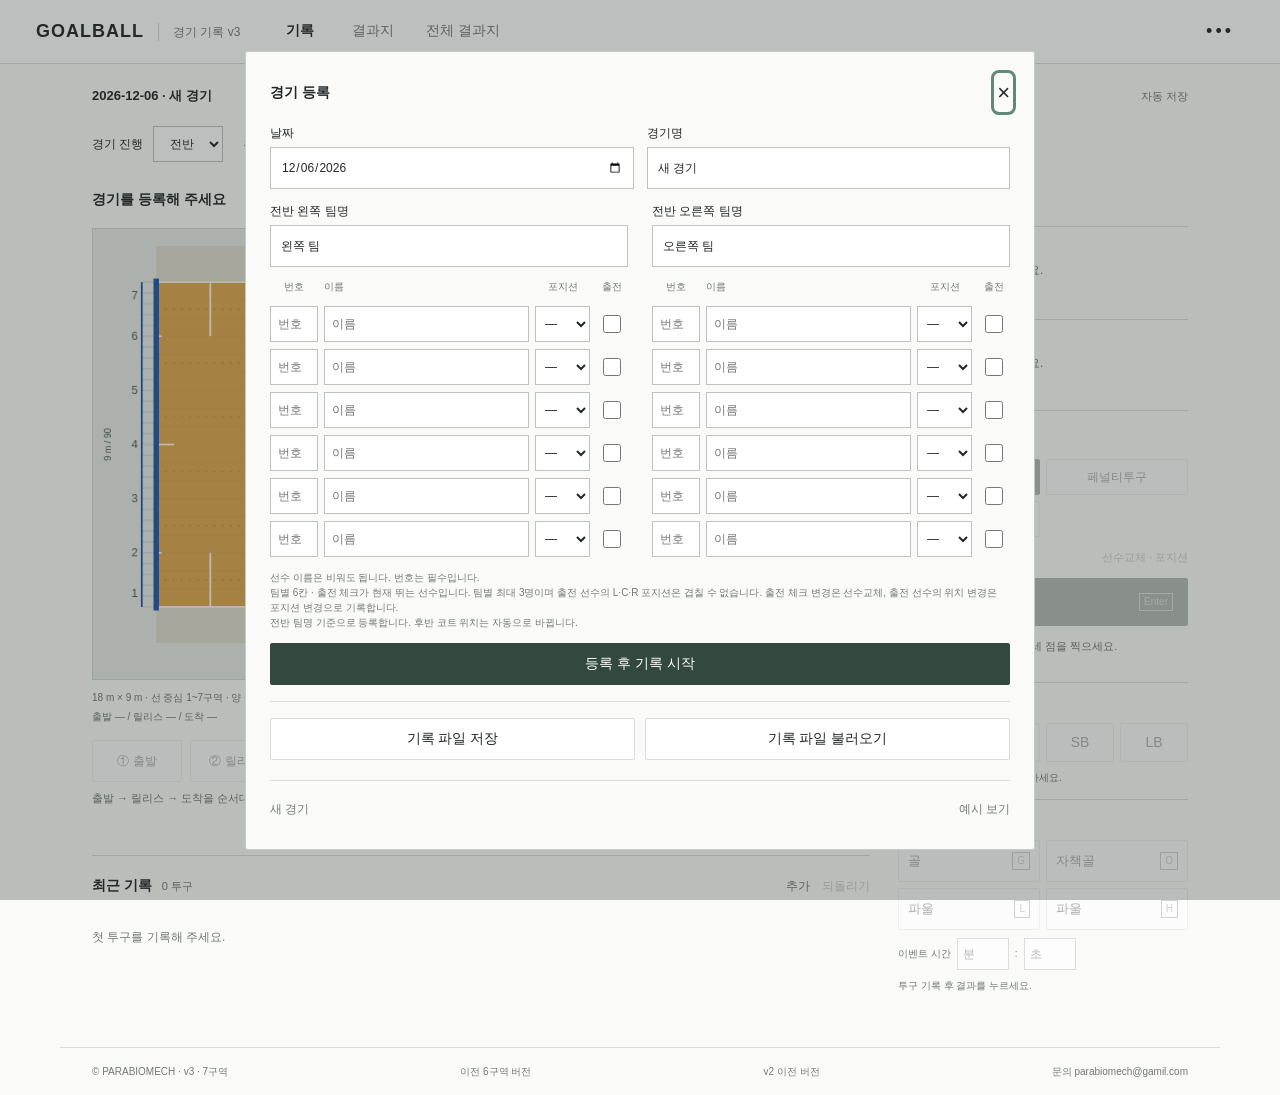
==== commit 6b749b0f: "Add own goals to recording, opponent scores and reports" ====
--- a/index.html
+++ b/index.html
@@ -1,5 +1,5 @@
 <!doctype html>
-<html lang="ko"><head><meta charset="utf-8"><meta name="viewport" content="width=device-width,initial-scale=1"><title>골볼 경기 기록 v3</title><link rel="stylesheet" href="styles.css?v=3-release-7"><script defer src="app.js?v=3-release-7"></script></head>
+<html lang="ko"><head><meta charset="utf-8"><meta name="viewport" content="width=device-width,initial-scale=1"><title>골볼 경기 기록 v3</title><link rel="stylesheet" href="styles.css?v=3-release-8"><script defer src="app.js?v=3-release-8"></script></head>
 <body>
 <header><a href="./" class="wordmark">GOALBALL<span>경기 기록 v3</span></a><nav aria-label="화면"><button id="recordTab" aria-pressed="true" class="selected">기록</button><button id="reportTab" aria-pressed="false">결과지</button><button id="allReportTab" aria-pressed="false">전체 결과지</button></nav><button id="menuButton" class="menu-button" aria-label="경기 및 파일 메뉴">•••</button></header>
 <main>
@@ -7,7 +7,7 @@
   <div id="recordPeriod" class="period-bar"><label>경기 진행 <select id="halfSelect"><option value="first">전반</option><option value="second">후반</option></select></label><span id="sideLabel"></span></div>
   <section id="recordView" class="record-view">
     <div class="court-section"><div class="court-heading"><h1 id="clickHint">경기를 등록해 주세요</h1><button id="clearPoints" class="text-button" disabled>다시 찍기</button></div><div class="court-stage"><canvas id="court" width="860" height="500" tabindex="0" role="img" aria-label="가로 180 세로 90 골볼 코트. 아래는 벤치, 왼쪽 아래부터 1~7, 오른쪽 위부터 1~7입니다. 모든 단계에서 바깥 좌표를 클릭할 수 있습니다. 출발, 릴리스, 도착을 차례로 클릭합니다."></canvas></div><div class="court-foot"><span>18 m × 9 m · 선 중심 1~7구역 · 양 끝 0.75 m · 아웃 0 / 8</span><span id="coordinateLabel">출발 — / 릴리스 — / 도착 —</span></div><div id="pointEditor" class="point-editor"><div class="point-buttons"><button data-point="start">① 출발</button><button data-point="release">② 릴리스</button><button data-point="target">③ 도착</button></div><p id="pointEditHint">새 투구는 세 점을 순서대로 찍으세요. 수정할 점을 선택하면 그 점만 바뀝니다.</p></div><div id="outChoices" class="out-choices" hidden><button data-out="right">오른쪽 아웃</button><button data-out="left">왼쪽 아웃</button></div></div>
-    <aside class="record-controls"><section class="player-section"><h2>출전 선수</h2><div id="players"></div></section><section class="event-section"><h2>기록 이벤트</h2><div class="throw-types"><button data-throw="normal" aria-pressed="true" class="selected">일반투구</button><button data-throw="penalty" aria-pressed="false">페널티투구</button><button id="timeoutButton">타임아웃 T</button><button id="substitutionButton">선수교체 · 포지션</button></div><button id="saveThrow" class="dark-button save-throw" disabled>투구 기록 <kbd>Enter</kbd></button><p id="draftStatus">선수를 고르고 코트에 세 점을 찍으세요.</p></section><section class="technique-section"><h2>투구 기술유형</h2><div class="technique-buttons"><button data-technique="F" aria-pressed="false" disabled>F</button><button data-technique="C" aria-pressed="false" disabled>C</button><button data-technique="SB" aria-pressed="false" disabled>SB</button><button data-technique="LB" aria-pressed="false" disabled>LB</button></div><p id="techniqueStatus">투구 기록 후 기술유형을 선택하세요.</p></section><section class="result-section"><h2>투구 후 이벤트</h2><div class="result-buttons"><button data-result="goal" disabled>골 <kbd>G</kbd></button><button data-result="foulL" disabled>파울 <kbd>L</kbd></button><button data-result="foulH" disabled>파울 <kbd>H</kbd></button></div><div class="manual-time"><span>이벤트 시간</span><input id="resultTimeMinute" type="number" min="0" max="999" inputmode="numeric" placeholder="분" aria-label="투구 후 결과 이벤트 시간 분" disabled><span>:</span><input id="resultTimeSecond" type="number" min="0" max="59" inputmode="numeric" placeholder="초" aria-label="투구 후 결과 이벤트 시간 초" disabled></div><p id="resultStatus">투구 기록 후 결과를 누르세요.</p></section></aside>
+    <aside class="record-controls"><section class="player-section"><h2>출전 선수</h2><div id="players"></div></section><section class="event-section"><h2>기록 이벤트</h2><div class="throw-types"><button data-throw="normal" aria-pressed="true" class="selected">일반투구</button><button data-throw="penalty" aria-pressed="false">페널티투구</button><button id="timeoutButton">타임아웃 T</button><button id="substitutionButton">선수교체 · 포지션</button></div><button id="saveThrow" class="dark-button save-throw" disabled>투구 기록 <kbd>Enter</kbd></button><p id="draftStatus">선수를 고르고 코트에 세 점을 찍으세요.</p></section><section class="technique-section"><h2>투구 기술유형</h2><div class="technique-buttons"><button data-technique="F" aria-pressed="false" disabled>F</button><button data-technique="C" aria-pressed="false" disabled>C</button><button data-technique="SB" aria-pressed="false" disabled>SB</button><button data-technique="LB" aria-pressed="false" disabled>LB</button></div><p id="techniqueStatus">투구 기록 후 기술유형을 선택하세요.</p></section><section class="result-section"><h2>투구 후 이벤트</h2><div class="result-buttons"><button data-result="goal" disabled>골 <kbd>G</kbd></button><button data-result="ownGoal" disabled>자책골 <kbd>O</kbd></button><button data-result="foulL" disabled>파울 <kbd>L</kbd></button><button data-result="foulH" disabled>파울 <kbd>H</kbd></button></div><div class="manual-time"><span>이벤트 시간</span><input id="resultTimeMinute" type="number" min="0" max="999" inputmode="numeric" placeholder="분" aria-label="투구 후 결과 이벤트 시간 분" disabled><span>:</span><input id="resultTimeSecond" type="number" min="0" max="59" inputmode="numeric" placeholder="초" aria-label="투구 후 결과 이벤트 시간 초" disabled></div><p id="resultStatus">투구 기록 후 결과를 누르세요.</p></section></aside>
     <section class="recent-section"><div class="section-heading"><h2>최근 기록 <span id="totalRecords">0</span></h2><button id="addRecordButton" class="text-button">추가</button><button id="undoButton" class="text-button" disabled>되돌리기</button></div><div id="recentRecords" tabindex="0" role="region" aria-label="전체 경기 기록, 최신순"></div><button id="cancelEdit" class="text-button" hidden>수정 취소</button></section>
   </section>
   <section id="reportView" hidden>
@@ -20,7 +20,7 @@
 <footer>© PARABIOMECH · v3 · 7구역 <a href="v3-six-zones/">이전 6구역 버전</a> <a href="v2/">v2 이전 버전</a> <a href="mailto:parabiomech@gamil.com">문의 parabiomech@gamil.com</a></footer>
 <dialog id="menuDialog"><div class="dialog-heading"><h2 id="registrationTitle">경기 등록</h2><button id="closeMenu" aria-label="닫기">×</button></div><form id="settingsForm"><div class="settings-columns"><label>날짜<input id="matchDate" type="date" required></label><label>경기명<input id="matchName" maxlength="80" required></label></div><div class="roster-columns"><section><label><span id="teamALabel">전반 왼쪽 팀명</span><input id="teamA" maxlength="40" required></label><div class="roster-head"><span>번호</span><span>이름</span><span>포지션</span><span>출전</span></div><div id="rosterA" class="roster-fields"></div></section><section><label><span id="teamBLabel">전반 오른쪽 팀명</span><input id="teamB" maxlength="40" required></label><div class="roster-head"><span>번호</span><span>이름</span><span>포지션</span><span>출전</span></div><div id="rosterB" class="roster-fields"></div></section></div><div id="changeTimeFields" class="change-time" hidden><span>변경 이벤트 시간 (선택)</span><div class="manual-time"><input id="changeTimeMinute" type="number" min="0" max="999" inputmode="numeric" placeholder="분" aria-label="변경 이벤트 시간 분"><span>분</span><input id="changeTimeSecond" type="number" min="0" max="59" inputmode="numeric" placeholder="초" aria-label="변경 이벤트 시간 초"><span>초</span></div></div><small>선수 이름은 비워도 됩니다. 번호는 필수입니다.<br>팀별 6칸 · 출전 체크가 현재 뛰는 선수입니다. 팀별 최대 3명이며 출전 선수의 L·C·R 포지션은 겹칠 수 없습니다. 출전 체크 변경은 선수교체, 출전 선수의 위치 변경은 포지션 변경으로 기록합니다.<br>전반 팀명 기준으로 등록합니다. 후반 코트 위치는 자동으로 바뀝니다.</small><button type="submit" id="registerButton" class="dark-button">등록 후 기록 시작</button></form><div class="file-actions"><button id="exportButton">기록 파일 저장</button><button id="importButton">기록 파일 불러오기</button></div><p id="downloadName" class="download-name" role="status"></p><div class="menu-bottom"><button id="newButton" class="text-button">새 경기</button><button id="demoButton" class="text-button">예시 보기</button></div></dialog>
 <dialog id="deleteRecordDialog"><h2>기록 삭제</h2><p id="deleteRecordText"></p><p class="dialog-note">삭제 후에도 ‘되돌리기’로 복구할 수 있습니다.</p><div class="dialog-actions"><button id="deleteRecordCancel">취소</button><button id="deleteRecordConfirm" class="dark-button">삭제</button></div></dialog>
-<dialog id="addRecordDialog"><div class="dialog-heading"><h2>빠뜨린 기록 추가</h2><button id="closeAddRecord" aria-label="기록 추가 닫기">×</button></div><form id="addRecordForm"><label>추가 위치<select id="addRecordAfter"></select></label><div class="add-record-grid"><label>경기 구간<select id="addRecordHalf"><option value="first">전반</option><option value="second">후반</option></select></label><label>기록<select id="addRecordKind"><option value="normal">일반투구</option><option value="penalty">페널티투구</option><option value="timeout">타임아웃 T</option></select></label><label>팀<select id="addRecordTeam"></select></label></div><div id="addThrowFields"><div class="add-record-grid"><label>선수<select id="addRecordPlayer"></select></label><label>기술유형<select id="addRecordTechnique"><option value="">미선택</option><option>F</option><option>C</option><option>SB</option><option>LB</option></select></label><label>투구 후 이벤트<select id="addRecordResult"><option value="normal">없음</option><option value="goal">골 G</option><option value="foulL">파울 L</option><option value="foulH">파울 H</option></select></label></div><p id="addPointHint"></p><canvas id="addRecordCourt" width="860" height="500" role="img" aria-label="추가 투구의 출발 릴리스 도착 위치를 클릭하는 코트"></canvas><div class="add-point-buttons"><button type="button" data-add-point="0">① 출발</button><button type="button" data-add-point="1">② 릴리스</button><button type="button" data-add-point="2">③ 도착</button><button type="button" id="addPointsReset">다시 찍기</button></div></div><div class="manual-time"><span>이벤트 시간 (선택)</span><input id="addRecordTimeMinute" type="number" min="0" max="999" placeholder="분" aria-label="추가 이벤트 시간 분"><span>:</span><input id="addRecordTimeSecond" type="number" min="0" max="59" placeholder="초" aria-label="추가 이벤트 시간 초"></div><p id="addRecordError" role="alert"></p><button type="submit" class="dark-button">기록 추가</button></form></dialog>
+<dialog id="addRecordDialog"><div class="dialog-heading"><h2>빠뜨린 기록 추가</h2><button id="closeAddRecord" aria-label="기록 추가 닫기">×</button></div><form id="addRecordForm"><label>추가 위치<select id="addRecordAfter"></select></label><div class="add-record-grid"><label>경기 구간<select id="addRecordHalf"><option value="first">전반</option><option value="second">후반</option></select></label><label>기록<select id="addRecordKind"><option value="normal">일반투구</option><option value="penalty">페널티투구</option><option value="timeout">타임아웃 T</option></select></label><label>팀<select id="addRecordTeam"></select></label></div><div id="addThrowFields"><div class="add-record-grid"><label>선수<select id="addRecordPlayer"></select></label><label>기술유형<select id="addRecordTechnique"><option value="">미선택</option><option>F</option><option>C</option><option>SB</option><option>LB</option></select></label><label>투구 후 이벤트<select id="addRecordResult"><option value="normal">없음</option><option value="goal">골 G</option><option value="ownGoal">자책골 OG</option><option value="foulL">파울 L</option><option value="foulH">파울 H</option></select></label></div><p id="addPointHint"></p><canvas id="addRecordCourt" width="860" height="500" role="img" aria-label="추가 투구의 출발 릴리스 도착 위치를 클릭하는 코트"></canvas><div class="add-point-buttons"><button type="button" data-add-point="0">① 출발</button><button type="button" data-add-point="1">② 릴리스</button><button type="button" data-add-point="2">③ 도착</button><button type="button" id="addPointsReset">다시 찍기</button></div></div><div class="manual-time"><span>이벤트 시간 (선택)</span><input id="addRecordTimeMinute" type="number" min="0" max="999" placeholder="분" aria-label="추가 이벤트 시간 분"><span>:</span><input id="addRecordTimeSecond" type="number" min="0" max="59" placeholder="초" aria-label="추가 이벤트 시간 초"></div><p id="addRecordError" role="alert"></p><button type="submit" class="dark-button">기록 추가</button></form></dialog>
 <dialog id="timeoutDialog"><div class="dialog-heading"><h2>타임아웃 T</h2><button id="closeTimeout" aria-label="타임아웃 닫기">×</button></div><form id="timeoutForm"><label>팀<select id="timeoutTeam" required></select></label><div class="manual-time"><span>이벤트 시간 (선택)</span><input id="timeoutTimeMinute" type="number" min="0" max="999" inputmode="numeric" placeholder="분" aria-label="타임아웃 시간 분"><span>:</span><input id="timeoutTimeSecond" type="number" min="0" max="59" inputmode="numeric" placeholder="초" aria-label="타임아웃 시간 초"></div><button class="dark-button" type="submit">타임아웃 기록</button></form></dialog><dialog id="replaceDialog"><h2>현재 기록을 교체할까요?</h2><p>필요한 기록은 먼저 파일로 저장해 주세요.</p><div class="dialog-actions"><button id="replaceCancel">취소</button><button id="replaceYes" class="dark-button">교체</button></div></dialog>
 <input id="importFile" type="file" accept=".json,application/json" hidden><div id="notice" role="status" aria-live="polite" hidden></div>
 </body></html>
--- a/styles.css
+++ b/styles.css
@@ -41,3 +41,5 @@
 
 /* Recent history sits below the court; recording controls remain alongside it. */
 .record-view{grid-template-areas:"court controls" "recent controls";row-gap:22px;align-items:start}.court-section{grid-area:court;min-width:0}.record-controls{grid-area:controls}.record-view>.recent-section{grid-area:recent;min-width:0;margin-top:0;padding-top:14px}.record-view>.recent-section .recent-row{display:grid;grid-template-columns:minmax(0,1fr) auto;gap:14px;align-items:center;padding:4px 0}.record-view>.recent-section .recent-record,.record-view>.recent-section .recent-substitution{grid-column:1;grid-row:1;min-width:0}.record-view>.recent-section .recent-actions{grid-column:2;grid-row:1;gap:12px}.record-view>.recent-section .recent-actions button{min-height:34px}.record-view>.recent-section #recentRecords{max-height:300px}@media(max-width:560px){.record-view>.recent-section{width:100%}.record-view>.recent-section .recent-row{display:flex;flex-direction:column;align-items:stretch;gap:0}.record-view>.recent-section .recent-actions{order:2}}
+
+.result-buttons{grid-template-columns:repeat(2,minmax(0,1fr))}
